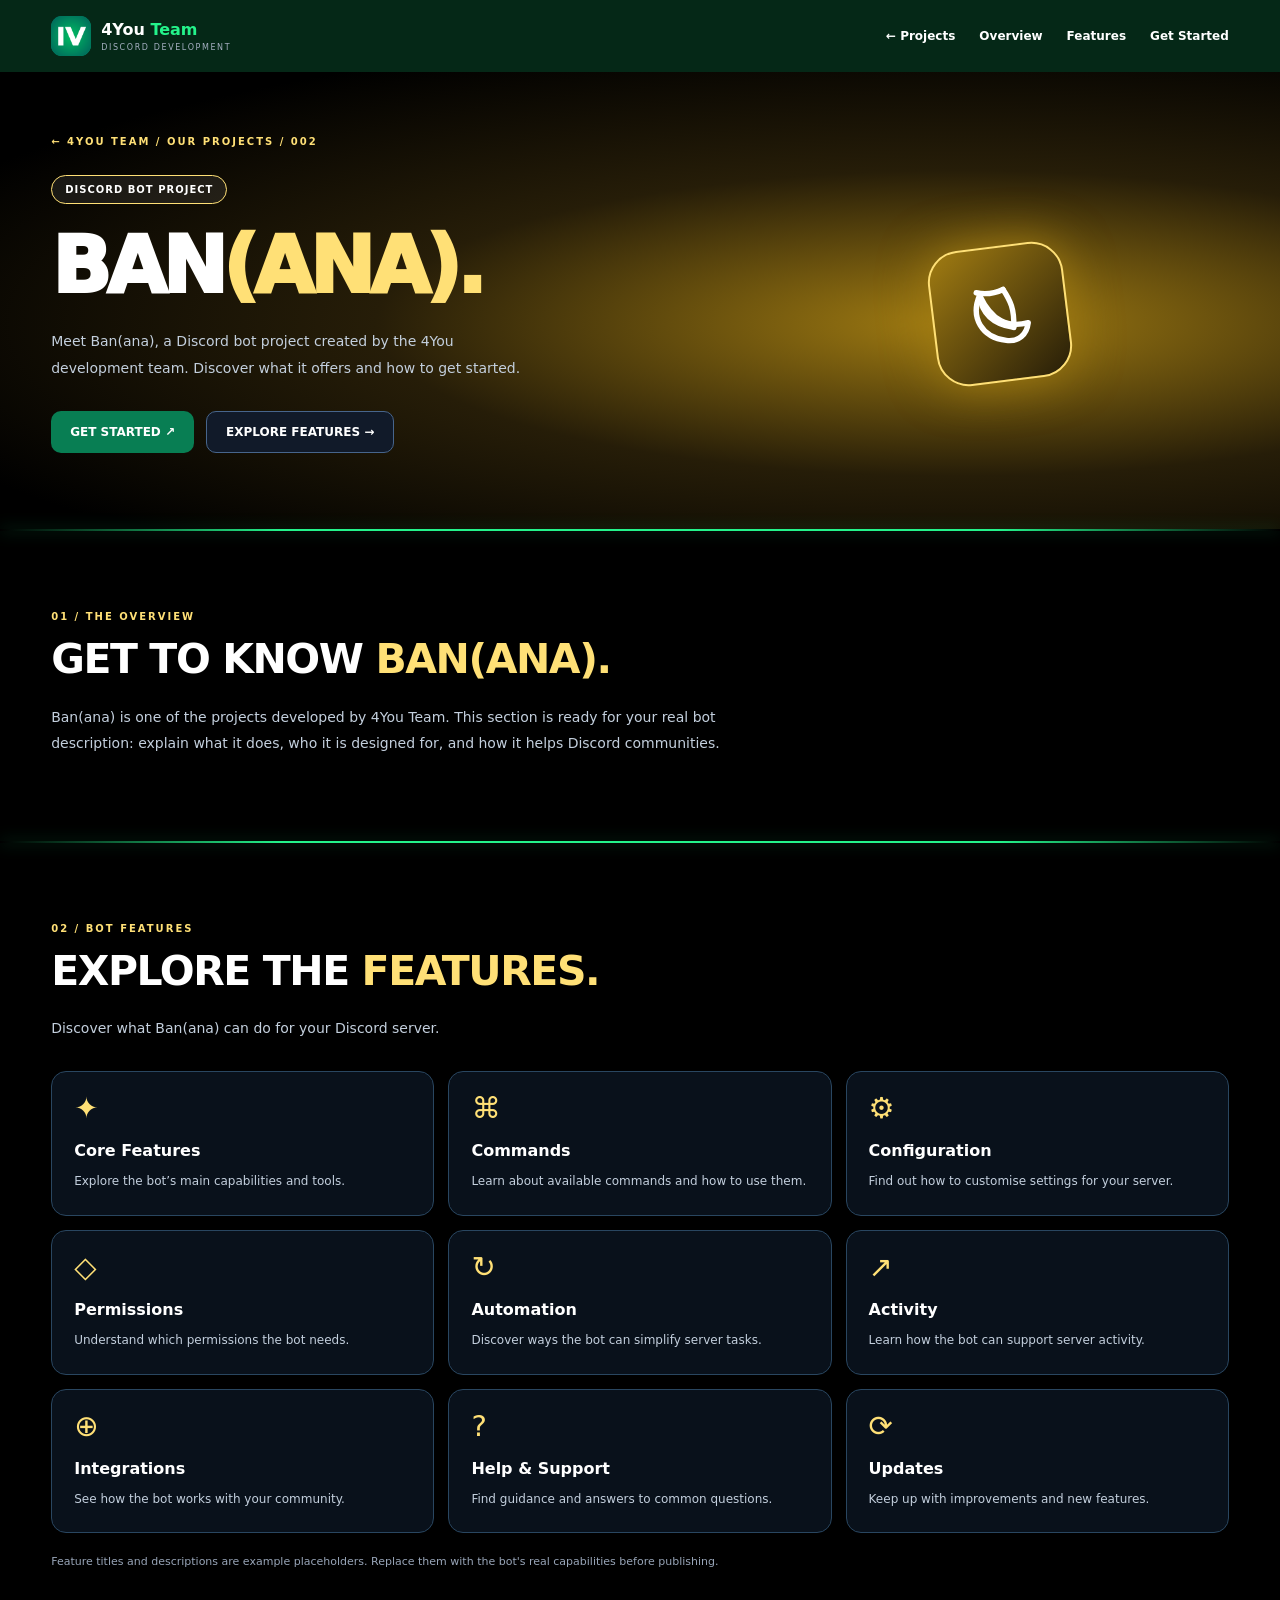
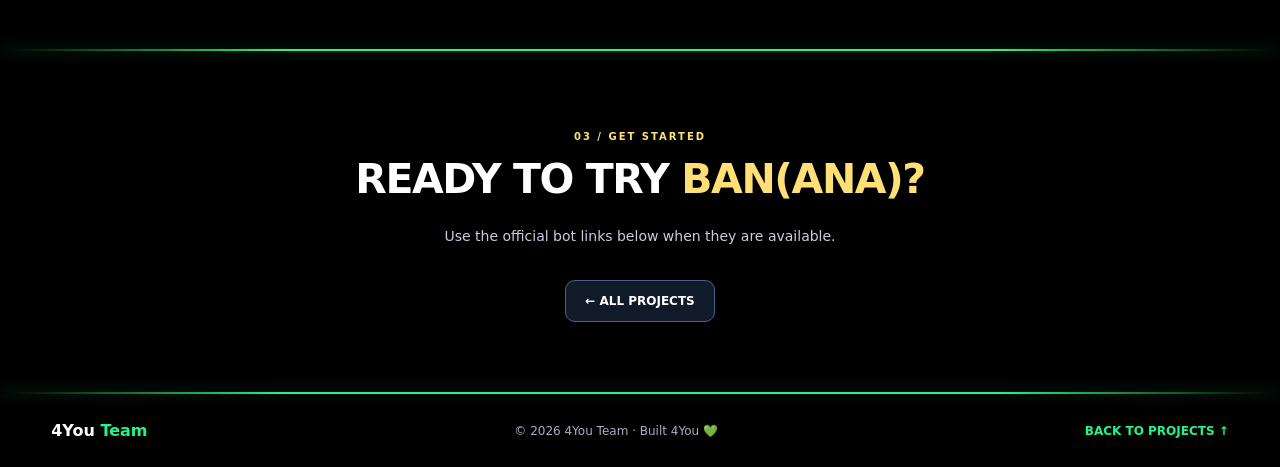
==== projects/banana.html @ dd080544 "New Website with Projects." ====
<!doctype html>
<html lang="en"><head><meta charset="utf-8"><meta name="viewport" content="width=device-width,initial-scale=1"><meta name="theme-color" content="#000000"><meta name="description" content="Explore Ban(ana) by 4You Team"><title>Ban(ana) | 4You Team</title><link rel="icon" href="../assets/4you-logo.png"><link rel="stylesheet" href="../style.css"><script defer src="../config.js"></script><script defer src="../app.js"></script></head>
<body class="project-page" data-asset-prefix="../" style="--detail-accent:#ffe076;--detail-bloom:#a17c12;--detail-deep:#261d08">
<header class="topbar"><a class="brand" href="../index.html#home"><span class="logo-frame logo-small"><img data-logo src="../assets/4you-logo.png" alt="4You Team logo"></span><span class="brand-words"><strong>4You <em>Team</em></strong><small>DISCORD DEVELOPMENT</small></span></a><nav aria-label="Project navigation"><a href="../index.html#projects">← Projects</a><a href="#overview">Overview</a><a href="#features">Features</a><a href="#get-started">Get Started</a></nav></header>
<main><section class="detail-hero section-shell"><div class="detail-crumb"><a href="../index.html#projects">← 4YOU TEAM / OUR PROJECTS</a> / 002</div><div class="detail-hero-grid"><div><span class="detail-pill">DISCORD BOT PROJECT</span><h1>BAN<span>(ANA).</span></h1><p class="detail-description">Meet Ban(ana), a Discord bot project created by the 4You development team. Discover what it offers and how to get started.</p><div class="actions"><a class="btn" href="#get-started">GET STARTED ↗</a><a class="btn btn-alt" href="#features">EXPLORE FEATURES →</a></div></div><div class="detail-art"><div class="detail-badge" data-image="projects.banana.image"><svg viewBox="0 0 24 24" role="img" aria-label="banana icon"><path d="M5 4c3 1 6 1 9 0"/><path d="M6 5c0 6 3 10 10 12"/><path d="M14 4c2 4 3 7 2 13"/><path d="M6 5C2 12 5 19 13 21c4 1 7-1 8-5-7 1-12-2-15-11Z"/></svg></div></div></div></section><div class="glowline"></div>
<section id="overview" class="section-shell detail-section"><p class="detail-eyebrow">01 / THE OVERVIEW</p><h2>GET TO KNOW <span>BAN(ANA).</span></h2><p class="detail-description">Ban(ana) is one of the projects developed by 4You Team. This section is ready for your real bot description: explain what it does, who it is designed for, and how it helps Discord communities.</p></section><div class="glowline"></div>
<section id="features" class="section-shell detail-section"><p class="detail-eyebrow">02 / BOT FEATURES</p><h2>EXPLORE THE <span>FEATURES.</span></h2><p class="detail-description">Discover what Ban(ana) can do for your Discord server.</p><div class="detail-feature-grid"><article class="detail-feature"><div class="feature-symbol" aria-hidden="true">✦</div><h3>Core Features</h3><p>Explore the bot’s main capabilities and tools.</p></article><article class="detail-feature"><div class="feature-symbol" aria-hidden="true">⌘</div><h3>Commands</h3><p>Learn about available commands and how to use them.</p></article><article class="detail-feature"><div class="feature-symbol" aria-hidden="true">⚙</div><h3>Configuration</h3><p>Find out how to customise settings for your server.</p></article><article class="detail-feature"><div class="feature-symbol" aria-hidden="true">◇</div><h3>Permissions</h3><p>Understand which permissions the bot needs.</p></article><article class="detail-feature"><div class="feature-symbol" aria-hidden="true">↻</div><h3>Automation</h3><p>Discover ways the bot can simplify server tasks.</p></article><article class="detail-feature"><div class="feature-symbol" aria-hidden="true">↗</div><h3>Activity</h3><p>Learn how the bot can support server activity.</p></article><article class="detail-feature"><div class="feature-symbol" aria-hidden="true">⊕</div><h3>Integrations</h3><p>See how the bot works with your community.</p></article><article class="detail-feature"><div class="feature-symbol" aria-hidden="true">?</div><h3>Help & Support</h3><p>Find guidance and answers to common questions.</p></article><article class="detail-feature"><div class="feature-symbol" aria-hidden="true">⟳</div><h3>Updates</h3><p>Keep up with improvements and new features.</p></article></div><p class="detail-note">Feature titles and descriptions are example placeholders. Replace them with the bot's real capabilities before publishing.</p></section><div class="glowline"></div>
<section id="get-started" class="section-shell detail-section detail-cta"><p class="detail-eyebrow">03 / GET STARTED</p><h2>READY TO TRY <span>BAN(ANA)?</span></h2><p class="detail-description">Use the official bot links below when they are available.</p><div class="actions"><a class="btn" data-link="projects.banana.invite" data-optional hidden>INVITE BOT ↗</a><a class="btn btn-alt" data-link="projects.banana.support" data-optional hidden>SUPPORT SERVER →</a><a class="btn btn-alt" data-link="projects.banana.docs" data-optional hidden>DOCUMENTATION ↗</a><a class="btn btn-alt" href="../index.html#projects">← ALL PROJECTS</a></div></section><div class="glowline"></div></main>
<footer class="footer section-shell"><strong>4You <span class="green">Team</span></strong><span>© 2026 4You Team · Built 4You 💚</span><a href="../index.html#projects">BACK TO PROJECTS ↑</a></footer></body></html>
---- style.css ----
:root{--green:#24f38b;--muted:#a5afc1;color-scheme:dark}*{box-sizing:border-box}html{scroll-behavior:smooth}body{margin:0;background:#000;color:#fff;font-family:Inter,ui-sans-serif,system-ui,-apple-system,"Segoe UI",sans-serif}a{color:inherit;text-decoration:none}img{display:block;max-width:100%}.green{color:var(--green)}.eyebrow{margin:0;color:#62f5ae;font-size:10px;letter-spacing:2.3px;font-weight:800}.section-shell{padding-left:clamp(20px,4vw,56px);padding-right:clamp(20px,4vw,56px)}section{scroll-margin-top:80px}.topbar{position:sticky;top:0;z-index:20;background:rgba(12,85,49,.48);backdrop-filter:blur(18px);-webkit-backdrop-filter:blur(18px);padding:16px clamp(20px,4vw,56px);display:flex;align-items:center;justify-content:space-between;gap:16px}.brand{display:flex;align-items:center;gap:10px;flex-shrink:0}.brand-words strong{display:block;font-size:16px;line-height:1.2}.brand-words em{font-style:normal;color:var(--green)}.brand-words small{display:block;margin-top:3px;color:var(--muted);font-size:8px;letter-spacing:.2em}.topbar nav{display:flex;flex-wrap:wrap;gap:clamp(9px,2vw,24px);justify-content:flex-end}.topbar nav a{font-size:12px;font-weight:650;transition:color .2s}.topbar nav a:hover,.topbar nav a:focus-visible{color:var(--green)}.logo-frame{display:flex;align-items:center;justify-content:center;overflow:hidden;background:linear-gradient(145deg,#007b67,#00ae6b);flex-shrink:0}.logo-frame img{width:100%;height:100%;object-fit:contain}.logo-small{width:40px;height:40px;border-radius:11px}.logo-hero{width:208px;height:208px;border-radius:32px;box-shadow:0 0 70px #00f58b55,0 0 120px #00f58b22}.hero{padding-top:88px;padding-bottom:88px}.hero-grid{display:grid;grid-template-columns:minmax(0,1fr) minmax(0,1fr);gap:36px;align-items:start}.hero h1{font-size:clamp(42px,6vw,72px);line-height:1.04;letter-spacing:-.055em;margin:22px 0 0;font-weight:900}.intro{color:var(--muted);font-size:14px;line-height:1.8;margin:25px 0 0;max-width:450px}.actions{display:flex;gap:12px;flex-wrap:wrap;margin-top:30px}.btn{display:inline-flex;align-items:center;justify-content:center;background:#087e53;border-radius:10px;padding:13px 19px;font-size:12px;font-weight:800;transition:transform .22s ease}.btn:hover,.btn:focus-visible{transform:scale(1.065)}.btn-alt{background:#111a29;border:1px solid #47658c}.people{display:flex;align-items:center;gap:13px;margin-top:36px;color:var(--muted);font-size:12px}.mini-avatars{display:flex;padding-left:2px}.mini-avatars span{width:32px;height:32px;border-radius:50%;border:2px solid #0b2115;display:flex;align-items:center;justify-content:center;font-size:12px;font-weight:800;margin-left:-2px;color:#fff}.mini-avatars span:nth-child(1){background:#124d30}.mini-avatars span:nth-child(2){background:#263c79}.mini-avatars span:nth-child(3){background:#58347d}.hero-logo-column{display:flex;align-items:center;justify-content:center;align-self:stretch;padding:30px 0 60px}.glowline{height:2px;background:linear-gradient(90deg,transparent,#24f38b 22%,#24f38b 78%,transparent);box-shadow:0 0 15px #24f38b66}.section-pad{padding-top:66px;padding-bottom:66px}h2{font-size:clamp(30px,4vw,40px);font-weight:900;line-height:1.15;margin:13px 0 0;letter-spacing:-.035em}.section-subtitle{color:var(--muted);font-size:14px;margin:16px 0 36px}.card-grid{display:grid;grid-template-columns:repeat(3,minmax(0,1fr));gap:16px}.card{border:1px solid var(--accent);border-radius:17px;overflow:hidden;background:#0a0e17;min-width:0;transition:transform .25s ease}.card:hover{transform:translateY(-6px)}.card-art{height:180px;position:relative;overflow:hidden;background:radial-gradient(circle at 50% 100%,var(--bloom),var(--deep) 75%);display:flex;flex-direction:column}.card-label{height:43px;flex-shrink:0;display:flex;align-items:center;padding:0 17px;color:var(--accent);font-size:10px;font-weight:800;letter-spacing:1.3px}.card-center{flex:1;display:flex;align-items:center;justify-content:center;position:relative;z-index:1}.card-icon{width:94px;height:94px;border-radius:25px;display:flex;align-items:center;justify-content:center;color:#fff;border:2px solid var(--accent);background:linear-gradient(145deg,var(--bloom),var(--deep));box-shadow:0 10px 32px #0005;transform:translateY(-9px) rotate(-7deg);transition:transform .25s ease;overflow:hidden}.card:hover .card-icon{transform:translateY(-9px) rotate(0) scale(1.08)}.card-icon svg{width:48px;height:48px;stroke:currentColor;stroke-width:2.2;fill:none;stroke-linecap:round;stroke-linejoin:round}.card-icon.initial{font-size:48px;font-weight:900}.card-icon img{width:100%;height:100%;object-fit:cover}.art-number{position:absolute;bottom:-22px;right:9px;font-size:100px;line-height:1;font-weight:900;color:#ffffff0b;pointer-events:none}.card-body{padding:20px}.card-body h3{font-size:21px;font-weight:900;margin:0}.card-body>p:not(.role){color:var(--muted);font-size:12px;line-height:1.85;margin:12px 0 24px}.project-link{display:flex;align-items:center;justify-content:space-between;color:var(--accent);font-size:13px;font-weight:800;letter-spacing:.02em}.project-link:not([href]){cursor:default;opacity:.85}.project-link[href]:hover{text-decoration:underline}.section-heading-centered{text-align:center}.section-heading-centered .section-subtitle{margin-bottom:40px}.team-body .role{font-size:10px;font-weight:850;letter-spacing:.16em;color:var(--accent);margin:0 0 9px}.team-body h3{font-size:24px}.thin-rule{height:1px;background:color-mix(in srgb,var(--accent) 35%,transparent);margin:16px 0}.team-body>p:not(.role){margin:0;min-height:67px}.team-footer{display:flex;justify-content:space-between;margin-top:24px;color:var(--accent);font-size:12px;font-weight:900;letter-spacing:.03em}.about{padding-top:90px;padding-bottom:90px;text-align:center}.about-inner{max-width:670px;margin:auto}.about h2{margin-top:18px}.about-inner>p:not(.eyebrow){color:var(--muted);font-size:14px;line-height:2;margin:24px auto 0}.about strong{display:block;color:#89baff;font-size:12px;margin-top:28px}.footer{display:flex;align-items:center;justify-content:space-between;flex-wrap:wrap;gap:15px;padding-top:27px;padding-bottom:27px;color:var(--muted);font-size:12px}.footer strong{color:white;font-size:16px}.footer a{color:var(--green);font-weight:800}.footer a:hover{text-decoration:underline}:focus-visible{outline:2px solid var(--green);outline-offset:4px}
@media(max-width:760px){.card-grid{grid-template-columns:1fr;max-width:490px;margin-left:auto;margin-right:auto}.hero{padding-top:70px;padding-bottom:70px}.hero-grid{gap:12px}.hero h1{font-size:clamp(38px,6vw,58px)}}
@media(max-width:620px){.topbar{padding:13px 17px;gap:9px}.topbar nav{gap:9px}.topbar nav a{font-size:10px}.brand-words strong{font-size:13px}.brand-words small{font-size:7px}.logo-small{width:36px;height:36px}.hero-grid{grid-template-columns:1fr}.hero-logo-column{padding:34px 0 8px}.hero{padding-top:66px;padding-bottom:66px}.people{align-items:flex-start}.footer{justify-content:center;text-align:center}.section-pad{padding-top:60px;padding-bottom:60px}}
@media(prefers-reduced-motion:reduce){html{scroll-behavior:auto}*,*:before,*:after{transition:none!important;animation:none!important}}

/* Project detail pages: white text on dark surfaces, coloured accents. */
.project-page{color:#fff}.project-page h1,.project-page h2,.project-page h3,.project-page .topbar,.project-page .btn{color:#fff}
.detail-hero{padding-top:64px;padding-bottom:76px;background:radial-gradient(ellipse at 75% 55%,var(--detail-bloom) 0%,var(--detail-deep) 43%,#000 84%)}
.detail-crumb,.detail-eyebrow{color:var(--detail-accent);font-size:10px;font-weight:850;letter-spacing:2px}.detail-crumb{margin-bottom:28px}.detail-crumb a:hover{text-decoration:underline}
.detail-hero-grid{display:grid;grid-template-columns:1.5fr 1fr;align-items:center;gap:36px}.detail-pill{display:inline-flex;border:1px solid var(--detail-accent);background:#ffffff13;border-radius:99px;padding:8px 13px;font-size:10px;letter-spacing:1px;font-weight:850;color:#fff}
.detail-hero h1{font-size:clamp(43px,7vw,78px);font-weight:950;letter-spacing:-.06em;line-height:1.08;margin:20px 0}.detail-hero h1 span,.detail-section h2 span{color:var(--detail-accent)}
.detail-description{color:#c3cfdd;font-size:14px;line-height:1.9;max-width:690px}.detail-hero .detail-description{max-width:490px}.detail-art{display:flex;justify-content:center;padding:35px 10px}.detail-badge{width:136px;height:136px;display:grid;place-items:center;border:2px solid var(--detail-accent);border-radius:32px;background:linear-gradient(140deg,var(--detail-bloom),var(--detail-deep));transform:rotate(-7deg);box-shadow:0 0 48px var(--detail-bloom);overflow:hidden}.detail-badge svg{width:72px;height:72px;stroke:#fff;stroke-width:1.8;fill:none;stroke-linecap:round;stroke-linejoin:round}.detail-badge img{width:100%;height:100%;object-fit:cover}
.detail-section{padding-top:70px;padding-bottom:70px}.detail-section h2{margin:14px 0 20px;font-size:clamp(29px,5vw,41px)}.detail-feature-grid{display:grid;grid-template-columns:repeat(3,minmax(0,1fr));gap:14px;margin-top:30px}.detail-feature{min-width:0;background:#09111b;border:1px solid #294660;border-radius:15px;padding:22px;transition:transform .2s,border-color .2s}.detail-feature:hover{transform:translateY(-5px);border-color:var(--detail-accent)}.feature-symbol{font-size:29px;line-height:1;color:var(--detail-accent);margin-bottom:18px}.detail-feature h3{font-size:16px;font-weight:850;margin:0 0 11px;color:#fff}.detail-feature p{color:#c3cfdd;font-size:12px;line-height:1.8;margin:0}.detail-note{font-size:11px;color:#98a5b8;margin-top:22px}.detail-cta{text-align:center}.detail-cta .detail-description{margin:0 auto 24px}.detail-cta .actions{justify-content:center}.team-profile{display:inline-block;margin-top:18px;color:var(--accent);font-size:12px;font-weight:800}.team-profile:hover{text-decoration:underline}[hidden]{display:none!important}
@media(max-width:700px){.detail-hero-grid{grid-template-columns:1fr}.detail-art{justify-content:flex-start;padding:26px 12px 0}.detail-feature-grid{grid-template-columns:repeat(2,minmax(0,1fr))}}
@media(max-width:430px){.detail-feature-grid{grid-template-columns:1fr}.detail-hero{padding-top:45px;padding-bottom:55px}}
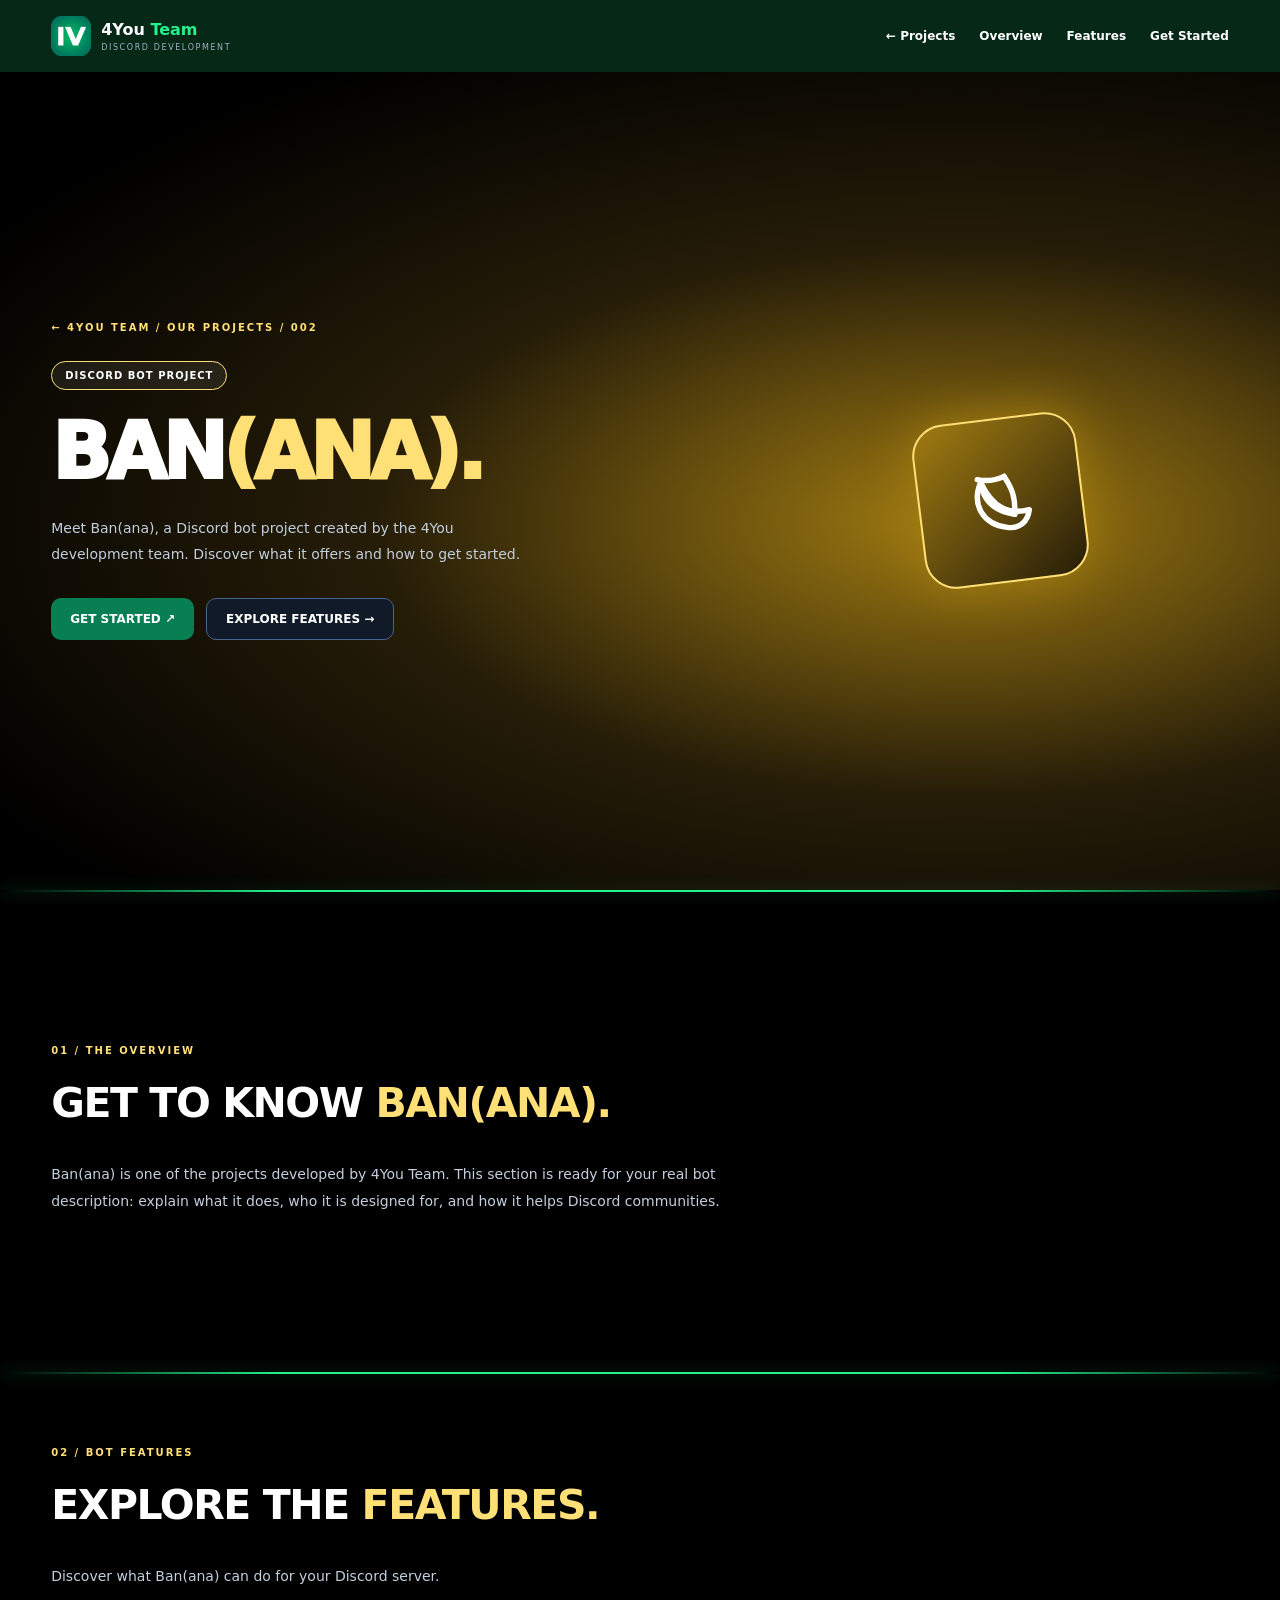
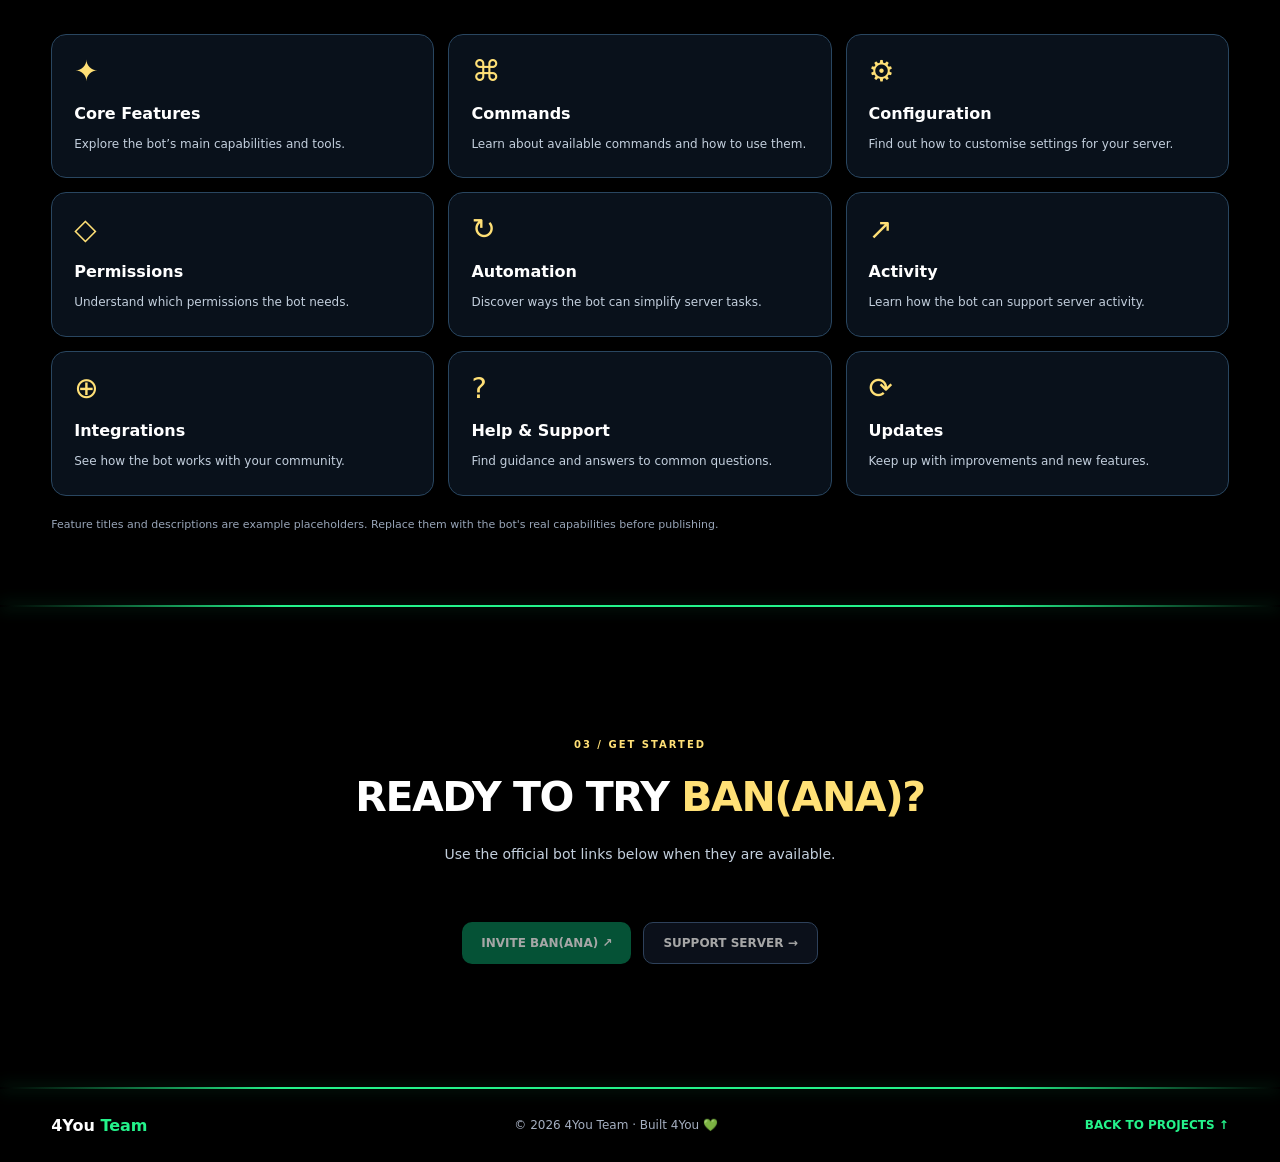
==== commit d8880f15: "New 67" ====
--- a/projects/banana.html
+++ b/projects/banana.html
@@ -1,9 +1,53 @@
 <!doctype html>
-<html lang="en"><head><meta charset="utf-8"><meta name="viewport" content="width=device-width,initial-scale=1"><meta name="theme-color" content="#000000"><meta name="description" content="Explore Ban(ana) by 4You Team"><title>Ban(ana) | 4You Team</title><link rel="icon" href="../assets/4you-logo.png"><link rel="stylesheet" href="../style.css"><script defer src="../config.js"></script><script defer src="../app.js"></script></head>
+<html lang="en"><head><meta charset="utf-8"><meta name="viewport" content="width=device-width,initial-scale=1"><meta name="theme-color" content="#000000"><meta name="description" content="Explore Ban(ana) by 4You Team"><title>Ban(ana) | 4You Team</title><link rel="icon" href="../assets/4you-logo.png"><link rel="stylesheet" href="../style.css?v=4"><style>:root{--green:#24f38b;--muted:#a5afc1;color-scheme:dark}*{box-sizing:border-box}html{scroll-behavior:smooth}body{margin:0;background:#000;color:#fff;font-family:Inter,ui-sans-serif,system-ui,-apple-system,"Segoe UI",sans-serif}a{color:inherit;text-decoration:none}img{display:block;max-width:100%}.green{color:var(--green)}.eyebrow{margin:0;color:#62f5ae;font-size:10px;letter-spacing:2.3px;font-weight:800}.section-shell{padding-left:clamp(20px,4vw,56px);padding-right:clamp(20px,4vw,56px)}section{scroll-margin-top:80px}.topbar{position:sticky;top:0;z-index:20;background:rgba(12,85,49,.48);backdrop-filter:blur(18px);-webkit-backdrop-filter:blur(18px);padding:16px clamp(20px,4vw,56px);display:flex;align-items:center;justify-content:space-between;gap:16px}.brand{display:flex;align-items:center;gap:10px;flex-shrink:0}.brand-words strong{display:block;font-size:16px;line-height:1.2}.brand-words em{font-style:normal;color:var(--green)}.brand-words small{display:block;margin-top:3px;color:var(--muted);font-size:8px;letter-spacing:.2em}.topbar nav{display:flex;flex-wrap:wrap;gap:clamp(9px,2vw,24px);justify-content:flex-end}.topbar nav a{font-size:12px;font-weight:650;transition:color .2s}.topbar nav a:hover,.topbar nav a:focus-visible{color:var(--green)}.logo-frame{display:flex;align-items:center;justify-content:center;overflow:hidden;background:linear-gradient(145deg,#007b67,#00ae6b);flex-shrink:0}.logo-frame img{width:100%;height:100%;object-fit:contain}.logo-small{width:40px;height:40px;border-radius:11px}.logo-hero{width:208px;height:208px;border-radius:32px;box-shadow:0 0 70px #00f58b55,0 0 120px #00f58b22}.hero{padding-top:88px;padding-bottom:88px}.hero-grid{display:grid;grid-template-columns:minmax(0,1fr) minmax(0,1fr);gap:36px;align-items:start}.hero h1{font-size:clamp(42px,6vw,72px);line-height:1.04;letter-spacing:-.055em;margin:22px 0 0;font-weight:900}.intro{color:var(--muted);font-size:14px;line-height:1.8;margin:25px 0 0;max-width:450px}.actions{display:flex;gap:12px;flex-wrap:wrap;margin-top:30px}.btn{display:inline-flex;align-items:center;justify-content:center;background:#087e53;border-radius:10px;padding:13px 19px;font-size:12px;font-weight:800;transition:transform .22s ease}.btn:hover,.btn:focus-visible{transform:scale(1.065)}.btn-alt{background:#111a29;border:1px solid #47658c}.people{display:flex;align-items:center;gap:13px;margin-top:36px;color:var(--muted);font-size:12px}.mini-avatars{display:flex;padding-left:2px}.mini-avatars span{width:32px;height:32px;border-radius:50%;border:2px solid #0b2115;display:flex;align-items:center;justify-content:center;font-size:12px;font-weight:800;margin-left:-2px;color:#fff}.mini-avatars span:nth-child(1){background:#124d30}.mini-avatars span:nth-child(2){background:#263c79}.mini-avatars span:nth-child(3){background:#58347d}.hero-logo-column{display:flex;align-items:center;justify-content:center;align-self:stretch;padding:30px 0 60px}.glowline{height:2px;background:linear-gradient(90deg,transparent,#24f38b 22%,#24f38b 78%,transparent);box-shadow:0 0 15px #24f38b66}.section-pad{padding-top:66px;padding-bottom:66px}h2{font-size:clamp(30px,4vw,40px);font-weight:900;line-height:1.15;margin:13px 0 0;letter-spacing:-.035em}.section-subtitle{color:var(--muted);font-size:14px;margin:16px 0 36px}.card-grid{display:grid;grid-template-columns:repeat(3,minmax(0,1fr));gap:16px}.card{border:1px solid var(--accent);border-radius:17px;overflow:hidden;background:#0a0e17;min-width:0;transition:transform .25s ease}.card:hover{transform:translateY(-6px)}.card-art{height:180px;position:relative;overflow:hidden;background:radial-gradient(circle at 50% 100%,var(--bloom),var(--deep) 75%);display:flex;flex-direction:column}.card-label{height:43px;flex-shrink:0;display:flex;align-items:center;padding:0 17px;color:var(--accent);font-size:10px;font-weight:800;letter-spacing:1.3px}.card-center{flex:1;display:flex;align-items:center;justify-content:center;position:relative;z-index:1}.card-icon{width:94px;height:94px;border-radius:25px;display:flex;align-items:center;justify-content:center;color:#fff;border:2px solid var(--accent);background:linear-gradient(145deg,var(--bloom),var(--deep));box-shadow:0 10px 32px #0005;transform:translateY(-9px) rotate(-7deg);transition:transform .25s ease;overflow:hidden}.card:hover .card-icon{transform:translateY(-9px) rotate(0) scale(1.08)}.card-icon svg{width:48px;height:48px;stroke:currentColor;stroke-width:2.2;fill:none;stroke-linecap:round;stroke-linejoin:round}.card-icon.initial{font-size:48px;font-weight:900}.card-icon img{width:100%;height:100%;object-fit:cover}.art-number{position:absolute;bottom:-22px;right:9px;font-size:100px;line-height:1;font-weight:900;color:#ffffff0b;pointer-events:none}.card-body{padding:20px}.card-body h3{font-size:21px;font-weight:900;margin:0}.card-body>p:not(.role){color:var(--muted);font-size:12px;line-height:1.85;margin:12px 0 24px}.project-link{display:flex;align-items:center;justify-content:space-between;color:var(--accent);font-size:13px;font-weight:800;letter-spacing:.02em}.project-link:not([href]){cursor:default;opacity:.85}.project-link[href]:hover{text-decoration:underline}.section-heading-centered{text-align:center}.section-heading-centered .section-subtitle{margin-bottom:40px}.team-body .role{font-size:10px;font-weight:850;letter-spacing:.16em;color:var(--accent);margin:0 0 9px}.team-body h3{font-size:24px}.thin-rule{height:1px;background:color-mix(in srgb,var(--accent) 35%,transparent);margin:16px 0}.team-body>p:not(.role){margin:0;min-height:67px}.team-footer{display:flex;justify-content:space-between;margin-top:24px;color:var(--accent);font-size:12px;font-weight:900;letter-spacing:.03em}.about{padding-top:90px;padding-bottom:90px;text-align:center}.about-inner{max-width:670px;margin:auto}.about h2{margin-top:18px}.about-inner>p:not(.eyebrow){color:var(--muted);font-size:14px;line-height:2;margin:24px auto 0}.about strong{display:block;color:#89baff;font-size:12px;margin-top:28px}.footer{display:flex;align-items:center;justify-content:space-between;flex-wrap:wrap;gap:15px;padding-top:27px;padding-bottom:27px;color:var(--muted);font-size:12px}.footer strong{color:white;font-size:16px}.footer a{color:var(--green);font-weight:800}.footer a:hover{text-decoration:underline}:focus-visible{outline:2px solid var(--green);outline-offset:4px}
+@media(max-width:760px){.card-grid{grid-template-columns:1fr;max-width:490px;margin-left:auto;margin-right:auto}.hero{padding-top:70px;padding-bottom:70px}.hero-grid{gap:12px}.hero h1{font-size:clamp(38px,6vw,58px)}}
+@media(max-width:620px){.topbar{padding:13px 17px;gap:9px}.topbar nav{gap:9px}.topbar nav a{font-size:10px}.brand-words strong{font-size:13px}.brand-words small{font-size:7px}.logo-small{width:36px;height:36px}.hero-grid{grid-template-columns:1fr}.hero-logo-column{padding:34px 0 8px}.hero{padding-top:66px;padding-bottom:66px}.people{align-items:flex-start}.footer{justify-content:center;text-align:center}.section-pad{padding-top:60px;padding-bottom:60px}}
+@media(prefers-reduced-motion:reduce){html{scroll-behavior:auto}*,*:before,*:after{transition:none!important;animation:none!important}}
+
+/* Project detail pages: white text on dark surfaces, coloured accents. */
+.project-page{color:#fff}.project-page h1,.project-page h2,.project-page h3,.project-page .topbar,.project-page .btn{color:#fff}
+.detail-hero{padding-top:64px;padding-bottom:76px;background:radial-gradient(ellipse at 75% 55%,var(--detail-bloom) 0%,var(--detail-deep) 43%,#000 84%)}
+.detail-crumb,.detail-eyebrow{color:var(--detail-accent);font-size:10px;font-weight:850;letter-spacing:2px}.detail-crumb{margin-bottom:28px}.detail-crumb a:hover{text-decoration:underline}
+.detail-hero-grid{display:grid;grid-template-columns:1.5fr 1fr;align-items:center;gap:36px}.detail-pill{display:inline-flex;border:1px solid var(--detail-accent);background:#ffffff13;border-radius:99px;padding:8px 13px;font-size:10px;letter-spacing:1px;font-weight:850;color:#fff}
+.detail-hero h1{font-size:clamp(43px,7vw,78px);font-weight:950;letter-spacing:-.06em;line-height:1.08;margin:20px 0}.detail-hero h1 span,.detail-section h2 span{color:var(--detail-accent)}
+.detail-description{color:#c3cfdd;font-size:14px;line-height:1.9;max-width:690px}.detail-hero .detail-description{max-width:490px}.detail-art{display:flex;justify-content:center;padding:35px 10px}.detail-badge{width:136px;height:136px;display:grid;place-items:center;border:2px solid var(--detail-accent);border-radius:32px;background:linear-gradient(140deg,var(--detail-bloom),var(--detail-deep));transform:rotate(-7deg);box-shadow:0 0 48px var(--detail-bloom);overflow:hidden}.detail-badge svg{width:72px;height:72px;stroke:#fff;stroke-width:1.8;fill:none;stroke-linecap:round;stroke-linejoin:round}.detail-badge img{width:100%;height:100%;object-fit:cover}
+.detail-section{padding-top:70px;padding-bottom:70px}.detail-section h2{margin:14px 0 20px;font-size:clamp(29px,5vw,41px)}.detail-feature-grid{display:grid;grid-template-columns:repeat(3,minmax(0,1fr));gap:14px;margin-top:30px}.detail-feature{min-width:0;background:#09111b;border:1px solid #294660;border-radius:15px;padding:22px;transition:transform .2s,border-color .2s}.detail-feature:hover{transform:translateY(-5px);border-color:var(--detail-accent)}.feature-symbol{font-size:29px;line-height:1;color:var(--detail-accent);margin-bottom:18px}.detail-feature h3{font-size:16px;font-weight:850;margin:0 0 11px;color:#fff}.detail-feature p{color:#c3cfdd;font-size:12px;line-height:1.8;margin:0}.detail-note{font-size:11px;color:#98a5b8;margin-top:22px}.detail-cta{text-align:center}.detail-cta .detail-description{margin:0 auto 24px}.detail-cta .actions{justify-content:center}.team-profile{display:inline-block;margin-top:18px;color:var(--accent);font-size:12px;font-weight:800}.team-profile:hover{text-decoration:underline}[hidden]{display:none!important}
+@media(max-width:700px){.detail-hero-grid{grid-template-columns:1fr}.detail-art{justify-content:flex-start;padding:26px 12px 0}.detail-feature-grid{grid-template-columns:repeat(2,minmax(0,1fr))}}
+@media(max-width:430px){.detail-feature-grid{grid-template-columns:1fr}.detail-hero{padding-top:45px;padding-bottom:55px}}
+
+/* Responsive viewport layout — scales without clipping content. */
+html{scroll-padding-top:clamp(70px,9vh,110px)}
+body{min-width:0;overflow-x:clip}
+main,section,.section-shell,.hero-grid,.detail-hero-grid,.card-grid,.detail-feature-grid{min-width:0}
+.topbar{min-height:clamp(62px,8vh,82px);row-gap:12px}
+.topbar nav{min-width:0}
+.hero{min-height:clamp(510px,calc(100svh - 82px),900px);display:flex;flex-direction:column;justify-content:center;padding-block:clamp(50px,7vh,95px)}
+.hero-grid{width:100%;align-items:center}
+.hero-logo-column{padding-block:clamp(10px,3vh,42px)}
+.logo-hero{width:clamp(125px,19vw,225px);height:clamp(125px,19vw,225px)}
+.section-pad,.about,.detail-section{padding-block:clamp(50px,7vh,95px)}
+.section-pad,.about{min-height:min(650px,85svh);display:flex;flex-direction:column;justify-content:center}
+.card-grid{width:100%}
+.card-art{height:clamp(145px,19vw,190px)}
+.detail-hero{min-height:clamp(500px,calc(100svh - 82px),880px);display:flex;flex-direction:column;justify-content:center;padding-block:clamp(50px,7vh,85px)}
+.detail-hero-grid{width:100%}
+.detail-section{min-height:min(480px,70svh);display:flex;flex-direction:column;justify-content:center}
+.detail-feature-grid{grid-template-columns:repeat(3,minmax(0,1fr));width:100%}
+.detail-feature{overflow-wrap:anywhere}
+.detail-badge{width:clamp(110px,13vw,165px);height:clamp(110px,13vw,165px)}
+.detail-badge svg{max-width:55%;max-height:55%}
+.btn{max-width:100%;text-align:center;white-space:normal}
+@media(min-width:1500px){.section-shell{padding-inline:max(56px,calc((100vw - 1450px)/2))}.topbar{padding-inline:max(56px,calc((100vw - 1450px)/2))}.hero h1{font-size:clamp(64px,5vw,94px)}.detail-hero h1{font-size:clamp(70px,5vw,100px)}.card-grid{gap:22px}.detail-feature-grid{gap:20px}}
+@media(max-width:950px){.detail-feature-grid{grid-template-columns:repeat(2,minmax(0,1fr))}.card-grid{gap:12px}.card-body{padding:16px}.hero-grid{gap:20px}}
+@media(max-width:760px){.card-grid{grid-template-columns:repeat(2,minmax(0,1fr));max-width:none}.hero{min-height:0}.section-pad,.about{min-height:0}.detail-section{min-height:0}.detail-hero{min-height:0}}
+@media(max-width:620px){.topbar{position:relative;align-items:flex-start}.topbar nav{width:100%;justify-content:flex-start;gap:12px}.topbar nav a{font-size:12px}.hero-grid,.detail-hero-grid{grid-template-columns:1fr}.hero-logo-column{padding:25px 0 0}.hero{padding-block:55px}.detail-hero{padding-block:55px}.detail-art{justify-content:center;padding:20px 0 0}.card-grid{grid-template-columns:1fr;max-width:490px;margin-inline:auto}.detail-feature-grid{grid-template-columns:repeat(2,minmax(0,1fr))}.detail-feature{padding:17px}.section-pad,.about,.detail-section{padding-block:55px}section{scroll-margin-top:18px}}
+@media(max-width:430px){.detail-feature-grid{grid-template-columns:1fr}.actions{gap:10px}.actions .btn{flex:1 1 145px}.detail-hero h1{font-size:clamp(38px,12vw,55px);overflow-wrap:anywhere}.hero h1{font-size:clamp(36px,11vw,52px)}.section-shell{padding-inline:18px}.detail-badge{width:122px;height:122px}}
+@media(max-height:620px) and (min-width:621px){.hero,.detail-hero{min-height:0;padding-block:48px}.section-pad,.about,.detail-section{min-height:0;padding-block:48px}}
+</style><script defer src="../config.js"></script><script defer src="../app.js"></script></head>
 <body class="project-page" data-asset-prefix="../" style="--detail-accent:#ffe076;--detail-bloom:#a17c12;--detail-deep:#261d08">
 <header class="topbar"><a class="brand" href="../index.html#home"><span class="logo-frame logo-small"><img data-logo src="../assets/4you-logo.png" alt="4You Team logo"></span><span class="brand-words"><strong>4You <em>Team</em></strong><small>DISCORD DEVELOPMENT</small></span></a><nav aria-label="Project navigation"><a href="../index.html#projects">← Projects</a><a href="#overview">Overview</a><a href="#features">Features</a><a href="#get-started">Get Started</a></nav></header>
 <main><section class="detail-hero section-shell"><div class="detail-crumb"><a href="../index.html#projects">← 4YOU TEAM / OUR PROJECTS</a> / 002</div><div class="detail-hero-grid"><div><span class="detail-pill">DISCORD BOT PROJECT</span><h1>BAN<span>(ANA).</span></h1><p class="detail-description">Meet Ban(ana), a Discord bot project created by the 4You development team. Discover what it offers and how to get started.</p><div class="actions"><a class="btn" href="#get-started">GET STARTED ↗</a><a class="btn btn-alt" href="#features">EXPLORE FEATURES →</a></div></div><div class="detail-art"><div class="detail-badge" data-image="projects.banana.image"><svg viewBox="0 0 24 24" role="img" aria-label="banana icon"><path d="M5 4c3 1 6 1 9 0"/><path d="M6 5c0 6 3 10 10 12"/><path d="M14 4c2 4 3 7 2 13"/><path d="M6 5C2 12 5 19 13 21c4 1 7-1 8-5-7 1-12-2-15-11Z"/></svg></div></div></div></section><div class="glowline"></div>
 <section id="overview" class="section-shell detail-section"><p class="detail-eyebrow">01 / THE OVERVIEW</p><h2>GET TO KNOW <span>BAN(ANA).</span></h2><p class="detail-description">Ban(ana) is one of the projects developed by 4You Team. This section is ready for your real bot description: explain what it does, who it is designed for, and how it helps Discord communities.</p></section><div class="glowline"></div>
 <section id="features" class="section-shell detail-section"><p class="detail-eyebrow">02 / BOT FEATURES</p><h2>EXPLORE THE <span>FEATURES.</span></h2><p class="detail-description">Discover what Ban(ana) can do for your Discord server.</p><div class="detail-feature-grid"><article class="detail-feature"><div class="feature-symbol" aria-hidden="true">✦</div><h3>Core Features</h3><p>Explore the bot’s main capabilities and tools.</p></article><article class="detail-feature"><div class="feature-symbol" aria-hidden="true">⌘</div><h3>Commands</h3><p>Learn about available commands and how to use them.</p></article><article class="detail-feature"><div class="feature-symbol" aria-hidden="true">⚙</div><h3>Configuration</h3><p>Find out how to customise settings for your server.</p></article><article class="detail-feature"><div class="feature-symbol" aria-hidden="true">◇</div><h3>Permissions</h3><p>Understand which permissions the bot needs.</p></article><article class="detail-feature"><div class="feature-symbol" aria-hidden="true">↻</div><h3>Automation</h3><p>Discover ways the bot can simplify server tasks.</p></article><article class="detail-feature"><div class="feature-symbol" aria-hidden="true">↗</div><h3>Activity</h3><p>Learn how the bot can support server activity.</p></article><article class="detail-feature"><div class="feature-symbol" aria-hidden="true">⊕</div><h3>Integrations</h3><p>See how the bot works with your community.</p></article><article class="detail-feature"><div class="feature-symbol" aria-hidden="true">?</div><h3>Help & Support</h3><p>Find guidance and answers to common questions.</p></article><article class="detail-feature"><div class="feature-symbol" aria-hidden="true">⟳</div><h3>Updates</h3><p>Keep up with improvements and new features.</p></article></div><p class="detail-note">Feature titles and descriptions are example placeholders. Replace them with the bot's real capabilities before publishing.</p></section><div class="glowline"></div>
-<section id="get-started" class="section-shell detail-section detail-cta"><p class="detail-eyebrow">03 / GET STARTED</p><h2>READY TO TRY <span>BAN(ANA)?</span></h2><p class="detail-description">Use the official bot links below when they are available.</p><div class="actions"><a class="btn" data-link="projects.banana.invite" data-optional hidden>INVITE BOT ↗</a><a class="btn btn-alt" data-link="projects.banana.support" data-optional hidden>SUPPORT SERVER →</a><a class="btn btn-alt" data-link="projects.banana.docs" data-optional hidden>DOCUMENTATION ↗</a><a class="btn btn-alt" href="../index.html#projects">← ALL PROJECTS</a></div></section><div class="glowline"></div></main>
+<section id="get-started" class="section-shell detail-section detail-cta"><p class="detail-eyebrow">03 / GET STARTED</p><h2>READY TO TRY <span>BAN(ANA)?</span></h2><p class="detail-description">Use the official bot links below when they are available.</p><div class="actions"><a class="btn" data-link="projects.banana.invite" data-always-show aria-disabled="true" title="Add an invite URL in config.js">INVITE BAN(ANA) ↗</a><a class="btn btn-alt" data-link="projects.banana.support" data-always-show aria-disabled="true" title="Add a support server URL in config.js">SUPPORT SERVER →</a><a class="btn btn-alt" data-link="projects.banana.docs" data-optional hidden>DOCUMENTATION ↗</a></div></section><div class="glowline"></div></main>
 <footer class="footer section-shell"><strong>4You <span class="green">Team</span></strong><span>© 2026 4You Team · Built 4You 💚</span><a href="../index.html#projects">BACK TO PROJECTS ↑</a></footer></body></html>
--- a/style.css
+++ b/style.css
@@ -13,3 +13,35 @@
 .detail-section{padding-top:70px;padding-bottom:70px}.detail-section h2{margin:14px 0 20px;font-size:clamp(29px,5vw,41px)}.detail-feature-grid{display:grid;grid-template-columns:repeat(3,minmax(0,1fr));gap:14px;margin-top:30px}.detail-feature{min-width:0;background:#09111b;border:1px solid #294660;border-radius:15px;padding:22px;transition:transform .2s,border-color .2s}.detail-feature:hover{transform:translateY(-5px);border-color:var(--detail-accent)}.feature-symbol{font-size:29px;line-height:1;color:var(--detail-accent);margin-bottom:18px}.detail-feature h3{font-size:16px;font-weight:850;margin:0 0 11px;color:#fff}.detail-feature p{color:#c3cfdd;font-size:12px;line-height:1.8;margin:0}.detail-note{font-size:11px;color:#98a5b8;margin-top:22px}.detail-cta{text-align:center}.detail-cta .detail-description{margin:0 auto 24px}.detail-cta .actions{justify-content:center}.team-profile{display:inline-block;margin-top:18px;color:var(--accent);font-size:12px;font-weight:800}.team-profile:hover{text-decoration:underline}[hidden]{display:none!important}
 @media(max-width:700px){.detail-hero-grid{grid-template-columns:1fr}.detail-art{justify-content:flex-start;padding:26px 12px 0}.detail-feature-grid{grid-template-columns:repeat(2,minmax(0,1fr))}}
 @media(max-width:430px){.detail-feature-grid{grid-template-columns:1fr}.detail-hero{padding-top:45px;padding-bottom:55px}}
+
+/* Show invite/support buttons before URLs are configured, without dead links. */
+a[data-always-show][aria-disabled='true']{opacity:.65;cursor:not-allowed;pointer-events:none}
+
+/* Responsive viewport layout — scales without clipping content. */
+html{scroll-padding-top:clamp(70px,9vh,110px)}
+body{min-width:0;overflow-x:clip}
+main,section,.section-shell,.hero-grid,.detail-hero-grid,.card-grid,.detail-feature-grid{min-width:0}
+.topbar{min-height:clamp(62px,8vh,82px);row-gap:12px}
+.topbar nav{min-width:0}
+.hero{min-height:clamp(510px,calc(100svh - 82px),900px);display:flex;flex-direction:column;justify-content:center;padding-block:clamp(50px,7vh,95px)}
+.hero-grid{width:100%;align-items:center}
+.hero-logo-column{padding-block:clamp(10px,3vh,42px)}
+.logo-hero{width:clamp(125px,19vw,225px);height:clamp(125px,19vw,225px)}
+.section-pad,.about,.detail-section{padding-block:clamp(50px,7vh,95px)}
+.section-pad,.about{min-height:min(650px,85svh);display:flex;flex-direction:column;justify-content:center}
+.card-grid{width:100%}
+.card-art{height:clamp(145px,19vw,190px)}
+.detail-hero{min-height:clamp(500px,calc(100svh - 82px),880px);display:flex;flex-direction:column;justify-content:center;padding-block:clamp(50px,7vh,85px)}
+.detail-hero-grid{width:100%}
+.detail-section{min-height:min(480px,70svh);display:flex;flex-direction:column;justify-content:center}
+.detail-feature-grid{grid-template-columns:repeat(3,minmax(0,1fr));width:100%}
+.detail-feature{overflow-wrap:anywhere}
+.detail-badge{width:clamp(110px,13vw,165px);height:clamp(110px,13vw,165px)}
+.detail-badge svg{max-width:55%;max-height:55%}
+.btn{max-width:100%;text-align:center;white-space:normal}
+@media(min-width:1500px){.section-shell{padding-inline:max(56px,calc((100vw - 1450px)/2))}.topbar{padding-inline:max(56px,calc((100vw - 1450px)/2))}.hero h1{font-size:clamp(64px,5vw,94px)}.detail-hero h1{font-size:clamp(70px,5vw,100px)}.card-grid{gap:22px}.detail-feature-grid{gap:20px}}
+@media(max-width:950px){.detail-feature-grid{grid-template-columns:repeat(2,minmax(0,1fr))}.card-grid{gap:12px}.card-body{padding:16px}.hero-grid{gap:20px}}
+@media(max-width:760px){.card-grid{grid-template-columns:repeat(2,minmax(0,1fr));max-width:none}.hero{min-height:0}.section-pad,.about{min-height:0}.detail-section{min-height:0}.detail-hero{min-height:0}}
+@media(max-width:620px){.topbar{position:relative;align-items:flex-start}.topbar nav{width:100%;justify-content:flex-start;gap:12px}.topbar nav a{font-size:12px}.hero-grid,.detail-hero-grid{grid-template-columns:1fr}.hero-logo-column{padding:25px 0 0}.hero{padding-block:55px}.detail-hero{padding-block:55px}.detail-art{justify-content:center;padding:20px 0 0}.card-grid{grid-template-columns:1fr;max-width:490px;margin-inline:auto}.detail-feature-grid{grid-template-columns:repeat(2,minmax(0,1fr))}.detail-feature{padding:17px}.section-pad,.about,.detail-section{padding-block:55px}section{scroll-margin-top:18px}}
+@media(max-width:430px){.detail-feature-grid{grid-template-columns:1fr}.actions{gap:10px}.actions .btn{flex:1 1 145px}.detail-hero h1{font-size:clamp(38px,12vw,55px);overflow-wrap:anywhere}.hero h1{font-size:clamp(36px,11vw,52px)}.section-shell{padding-inline:18px}.detail-badge{width:122px;height:122px}}
+@media(max-height:620px) and (min-width:621px){.hero,.detail-hero{min-height:0;padding-block:48px}.section-pad,.about,.detail-section{min-height:0;padding-block:48px}}
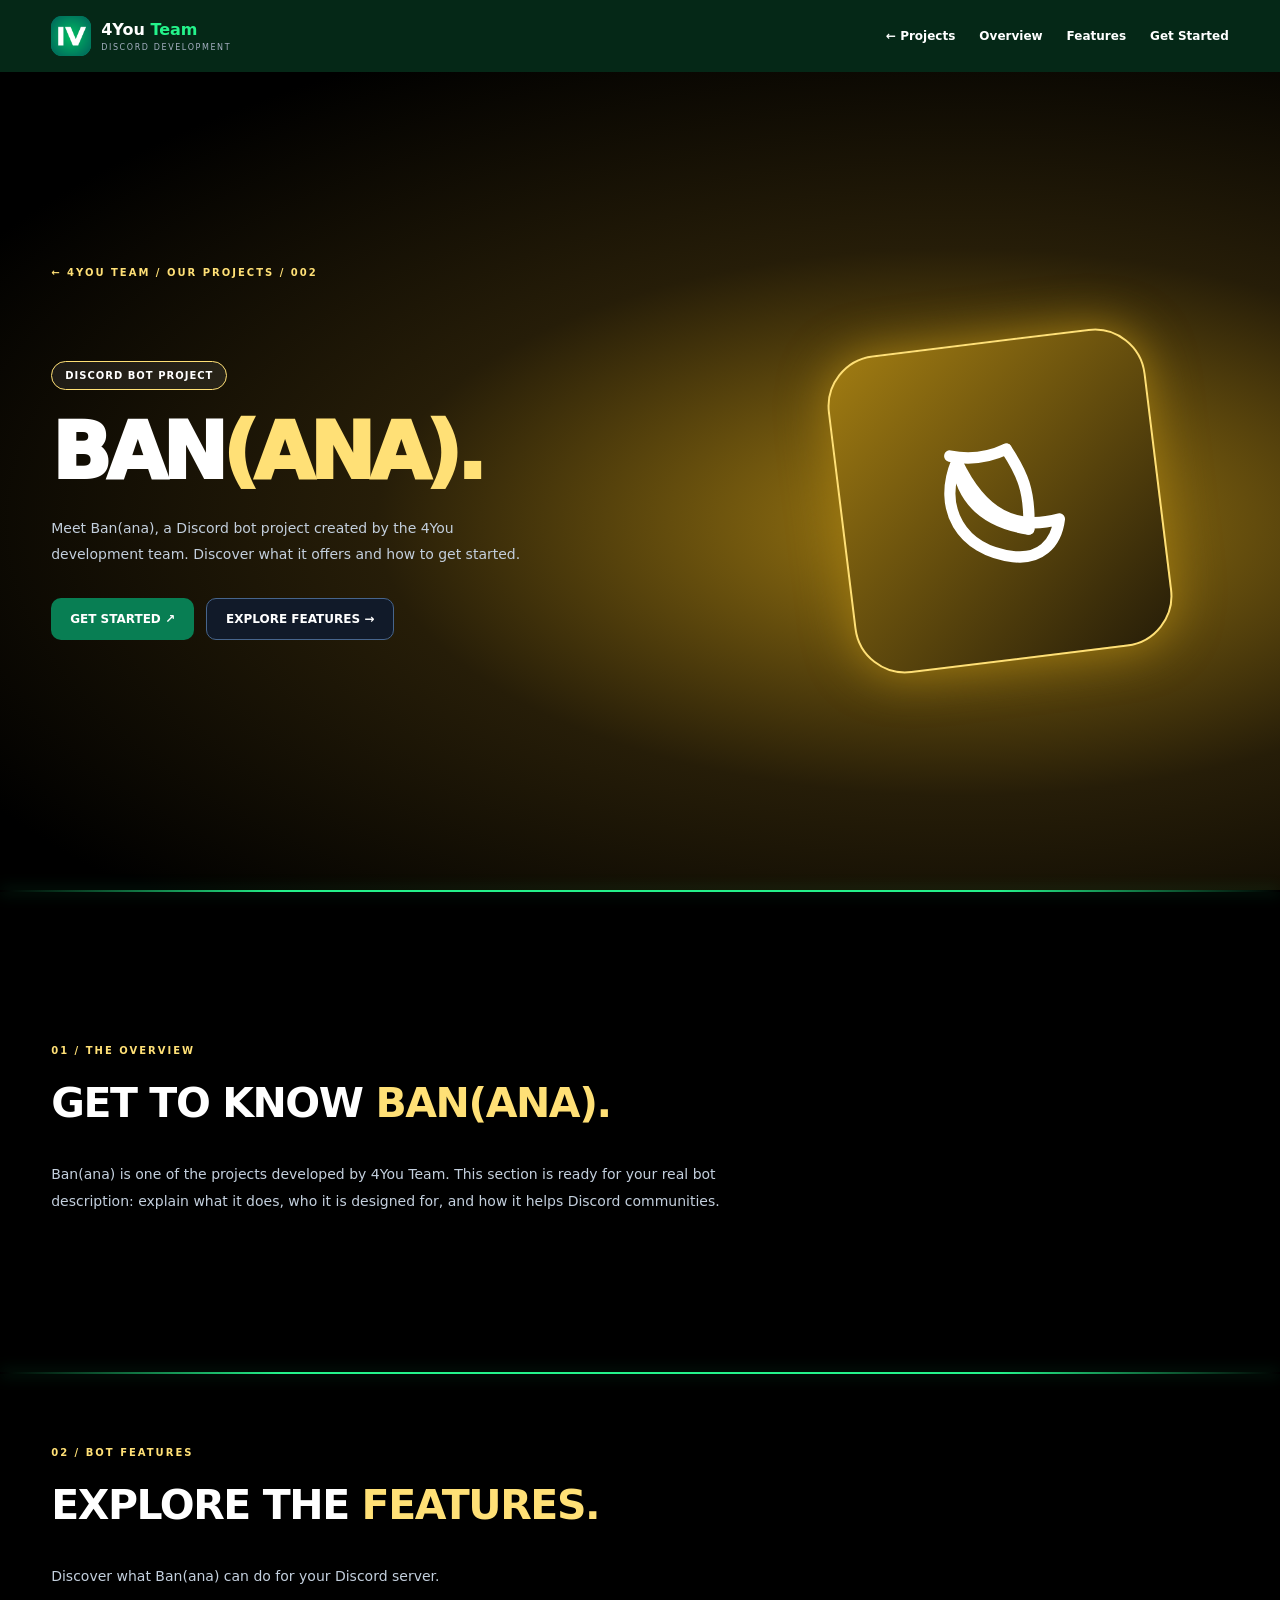
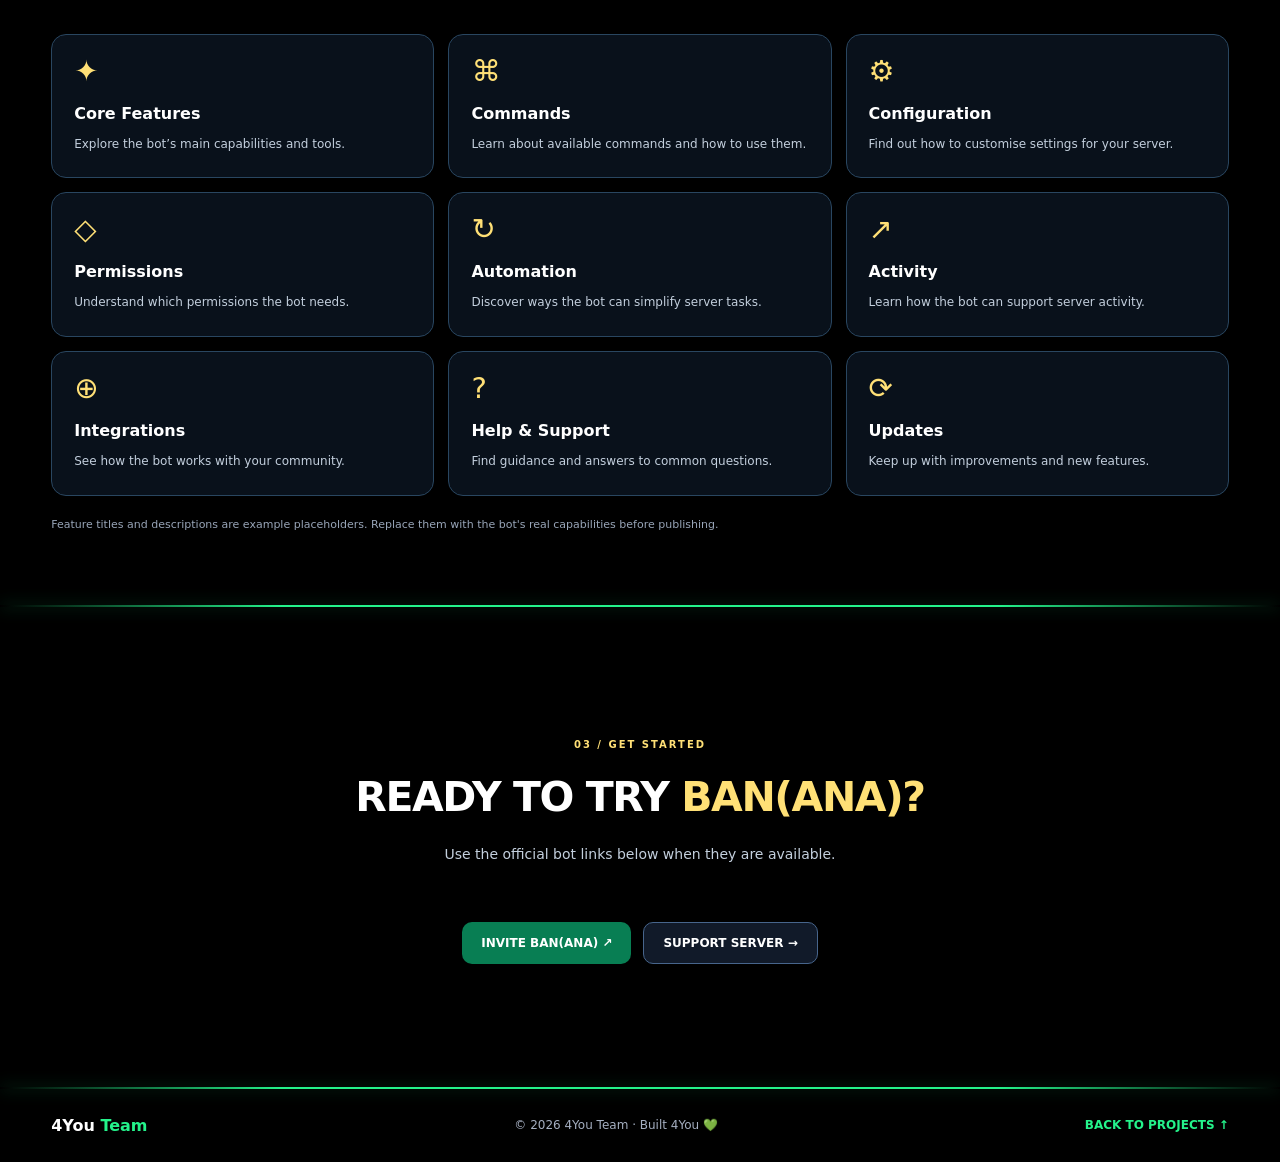
==== commit 16ed6279: "Update 1M" ====
--- a/projects/banana.html
+++ b/projects/banana.html
@@ -43,6 +43,14 @@
 @media(max-width:620px){.topbar{position:relative;align-items:flex-start}.topbar nav{width:100%;justify-content:flex-start;gap:12px}.topbar nav a{font-size:12px}.hero-grid,.detail-hero-grid{grid-template-columns:1fr}.hero-logo-column{padding:25px 0 0}.hero{padding-block:55px}.detail-hero{padding-block:55px}.detail-art{justify-content:center;padding:20px 0 0}.card-grid{grid-template-columns:1fr;max-width:490px;margin-inline:auto}.detail-feature-grid{grid-template-columns:repeat(2,minmax(0,1fr))}.detail-feature{padding:17px}.section-pad,.about,.detail-section{padding-block:55px}section{scroll-margin-top:18px}}
 @media(max-width:430px){.detail-feature-grid{grid-template-columns:1fr}.actions{gap:10px}.actions .btn{flex:1 1 145px}.detail-hero h1{font-size:clamp(38px,12vw,55px);overflow-wrap:anywhere}.hero h1{font-size:clamp(36px,11vw,52px)}.section-shell{padding-inline:18px}.detail-badge{width:122px;height:122px}}
 @media(max-height:620px) and (min-width:621px){.hero,.detail-hero{min-height:0;padding-block:48px}.section-pad,.about,.detail-section{min-height:0;padding-block:48px}}
+
+/* Larger hero artwork on desktop and bot detail pages, responsive on small screens */
+.hero-logo-column .logo-hero{width:clamp(220px,30vw,390px);height:clamp(220px,30vw,390px);border-radius:clamp(28px,4vw,52px)}
+.detail-art .detail-badge{width:clamp(190px,25vw,320px);height:clamp(190px,25vw,320px);border-radius:clamp(30px,4vw,55px)}
+.detail-art .detail-badge svg{width:48%;height:48%;max-width:none;max-height:none}
+.detail-art{display:flex;align-items:center;justify-content:center}
+@media(max-width:620px){.hero-logo-column .logo-hero{width:clamp(190px,58vw,280px);height:clamp(190px,58vw,280px)}.detail-art .detail-badge{width:clamp(185px,55vw,255px);height:clamp(185px,55vw,255px)}}
+.coming-soon{display:inline-flex;align-items:center;justify-content:center;border:1px solid #d4a0ff;color:#fff;background:#5b2a80;border-radius:10px;padding:14px 24px;font-weight:900;font-size:13px;letter-spacing:.08em}
 </style><script defer src="../config.js"></script><script defer src="../app.js"></script></head>
 <body class="project-page" data-asset-prefix="../" style="--detail-accent:#ffe076;--detail-bloom:#a17c12;--detail-deep:#261d08">
 <header class="topbar"><a class="brand" href="../index.html#home"><span class="logo-frame logo-small"><img data-logo src="../assets/4you-logo.png" alt="4You Team logo"></span><span class="brand-words"><strong>4You <em>Team</em></strong><small>DISCORD DEVELOPMENT</small></span></a><nav aria-label="Project navigation"><a href="../index.html#projects">← Projects</a><a href="#overview">Overview</a><a href="#features">Features</a><a href="#get-started">Get Started</a></nav></header>
--- a/style.css
+++ b/style.css
@@ -45,3 +45,11 @@
 @media(max-width:620px){.topbar{position:relative;align-items:flex-start}.topbar nav{width:100%;justify-content:flex-start;gap:12px}.topbar nav a{font-size:12px}.hero-grid,.detail-hero-grid{grid-template-columns:1fr}.hero-logo-column{padding:25px 0 0}.hero{padding-block:55px}.detail-hero{padding-block:55px}.detail-art{justify-content:center;padding:20px 0 0}.card-grid{grid-template-columns:1fr;max-width:490px;margin-inline:auto}.detail-feature-grid{grid-template-columns:repeat(2,minmax(0,1fr))}.detail-feature{padding:17px}.section-pad,.about,.detail-section{padding-block:55px}section{scroll-margin-top:18px}}
 @media(max-width:430px){.detail-feature-grid{grid-template-columns:1fr}.actions{gap:10px}.actions .btn{flex:1 1 145px}.detail-hero h1{font-size:clamp(38px,12vw,55px);overflow-wrap:anywhere}.hero h1{font-size:clamp(36px,11vw,52px)}.section-shell{padding-inline:18px}.detail-badge{width:122px;height:122px}}
 @media(max-height:620px) and (min-width:621px){.hero,.detail-hero{min-height:0;padding-block:48px}.section-pad,.about,.detail-section{min-height:0;padding-block:48px}}
+
+/* Larger hero artwork on desktop and bot detail pages, responsive on small screens */
+.hero-logo-column .logo-hero{width:clamp(220px,30vw,390px);height:clamp(220px,30vw,390px);border-radius:clamp(28px,4vw,52px)}
+.detail-art .detail-badge{width:clamp(190px,25vw,320px);height:clamp(190px,25vw,320px);border-radius:clamp(30px,4vw,55px)}
+.detail-art .detail-badge svg{width:48%;height:48%;max-width:none;max-height:none}
+.detail-art{display:flex;align-items:center;justify-content:center}
+@media(max-width:620px){.hero-logo-column .logo-hero{width:clamp(190px,58vw,280px);height:clamp(190px,58vw,280px)}.detail-art .detail-badge{width:clamp(185px,55vw,255px);height:clamp(185px,55vw,255px)}}
+.coming-soon{display:inline-flex;align-items:center;justify-content:center;border:1px solid #d4a0ff;color:#fff;background:#5b2a80;border-radius:10px;padding:14px 24px;font-weight:900;font-size:13px;letter-spacing:.08em}
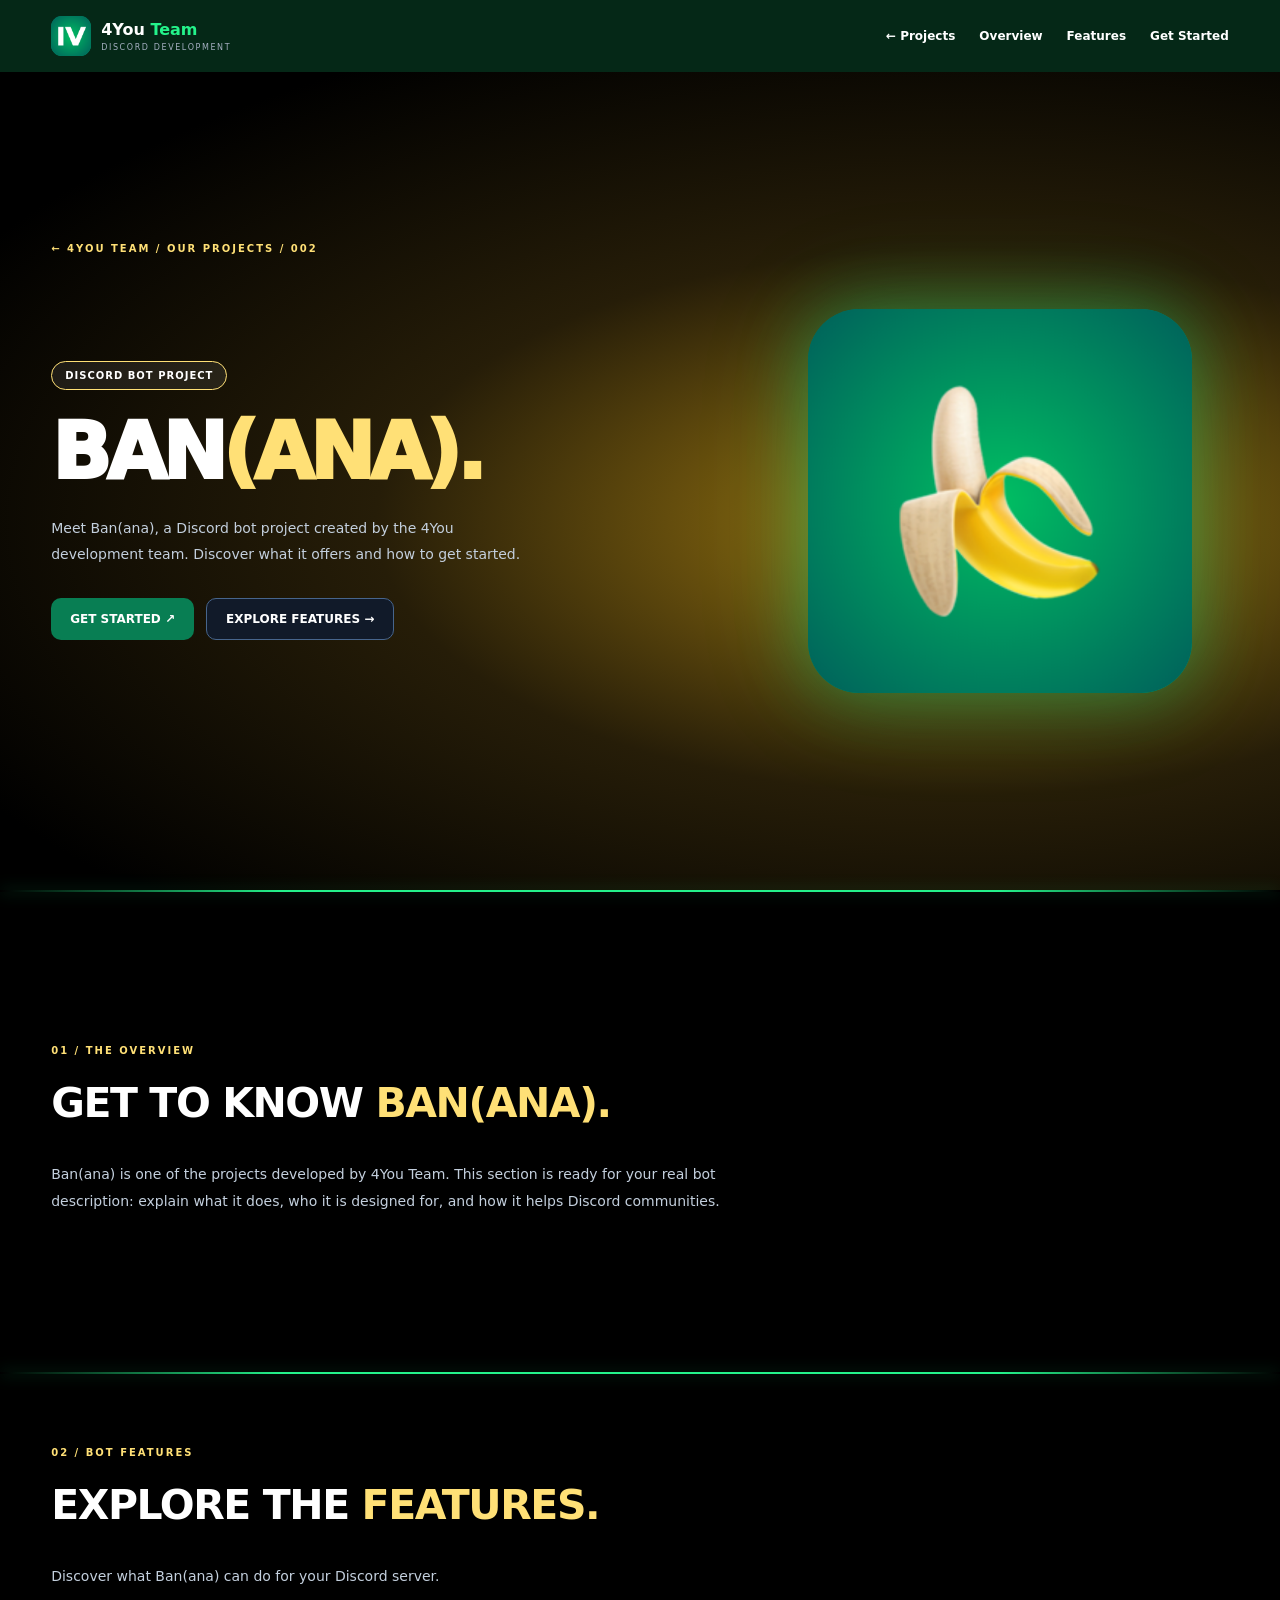
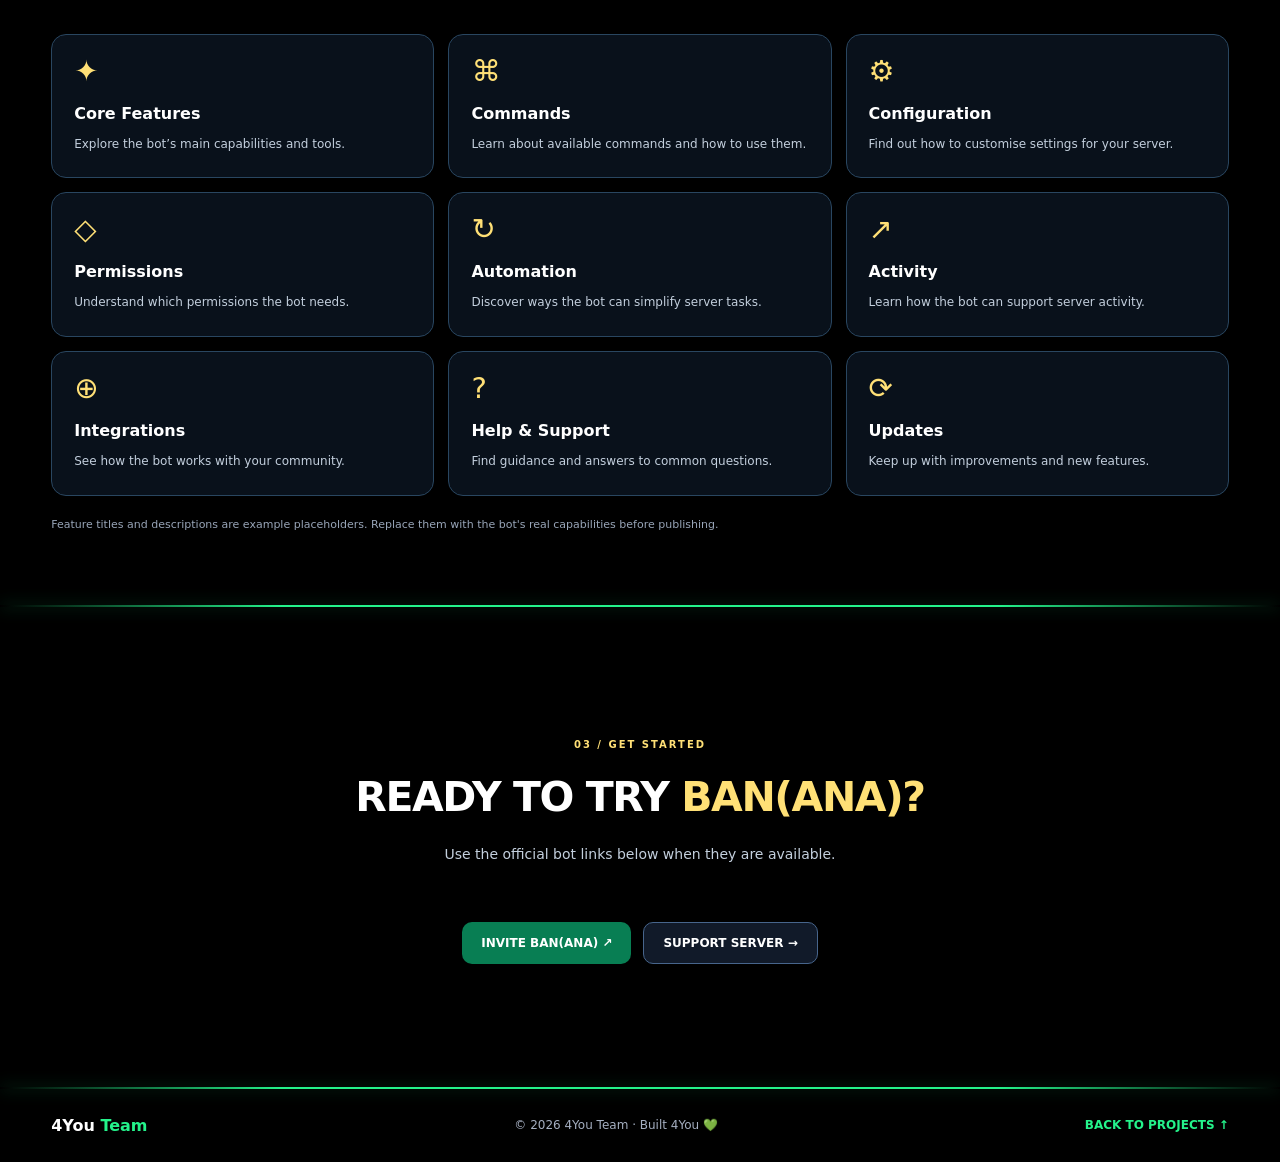
==== commit 118d8ba3: "Update 100M" ====
--- a/projects/banana.html
+++ b/projects/banana.html
@@ -54,7 +54,7 @@
 </style><script defer src="../config.js"></script><script defer src="../app.js"></script></head>
 <body class="project-page" data-asset-prefix="../" style="--detail-accent:#ffe076;--detail-bloom:#a17c12;--detail-deep:#261d08">
 <header class="topbar"><a class="brand" href="../index.html#home"><span class="logo-frame logo-small"><img data-logo src="../assets/4you-logo.png" alt="4You Team logo"></span><span class="brand-words"><strong>4You <em>Team</em></strong><small>DISCORD DEVELOPMENT</small></span></a><nav aria-label="Project navigation"><a href="../index.html#projects">← Projects</a><a href="#overview">Overview</a><a href="#features">Features</a><a href="#get-started">Get Started</a></nav></header>
-<main><section class="detail-hero section-shell"><div class="detail-crumb"><a href="../index.html#projects">← 4YOU TEAM / OUR PROJECTS</a> / 002</div><div class="detail-hero-grid"><div><span class="detail-pill">DISCORD BOT PROJECT</span><h1>BAN<span>(ANA).</span></h1><p class="detail-description">Meet Ban(ana), a Discord bot project created by the 4You development team. Discover what it offers and how to get started.</p><div class="actions"><a class="btn" href="#get-started">GET STARTED ↗</a><a class="btn btn-alt" href="#features">EXPLORE FEATURES →</a></div></div><div class="detail-art"><div class="detail-badge" data-image="projects.banana.image"><svg viewBox="0 0 24 24" role="img" aria-label="banana icon"><path d="M5 4c3 1 6 1 9 0"/><path d="M6 5c0 6 3 10 10 12"/><path d="M14 4c2 4 3 7 2 13"/><path d="M6 5C2 12 5 19 13 21c4 1 7-1 8-5-7 1-12-2-15-11Z"/></svg></div></div></div></section><div class="glowline"></div>
+<main><section class="detail-hero section-shell"><div class="detail-crumb"><a href="../index.html#projects">← 4YOU TEAM / OUR PROJECTS</a> / 002</div><div class="detail-hero-grid"><div><span class="detail-pill">DISCORD BOT PROJECT</span><h1>BAN<span>(ANA).</span></h1><p class="detail-description">Meet Ban(ana), a Discord bot project created by the 4You development team. Discover what it offers and how to get started.</p><div class="actions"><a class="btn" href="#get-started">GET STARTED ↗</a><a class="btn btn-alt" href="#features">EXPLORE FEATURES →</a></div></div><div class="detail-art"><div class="detail-badge" data-image="projects.banana.image"><img src="../assets/banana.png" alt="banana custom image" loading="eager"></div></div></div></section><div class="glowline"></div>
 <section id="overview" class="section-shell detail-section"><p class="detail-eyebrow">01 / THE OVERVIEW</p><h2>GET TO KNOW <span>BAN(ANA).</span></h2><p class="detail-description">Ban(ana) is one of the projects developed by 4You Team. This section is ready for your real bot description: explain what it does, who it is designed for, and how it helps Discord communities.</p></section><div class="glowline"></div>
 <section id="features" class="section-shell detail-section"><p class="detail-eyebrow">02 / BOT FEATURES</p><h2>EXPLORE THE <span>FEATURES.</span></h2><p class="detail-description">Discover what Ban(ana) can do for your Discord server.</p><div class="detail-feature-grid"><article class="detail-feature"><div class="feature-symbol" aria-hidden="true">✦</div><h3>Core Features</h3><p>Explore the bot’s main capabilities and tools.</p></article><article class="detail-feature"><div class="feature-symbol" aria-hidden="true">⌘</div><h3>Commands</h3><p>Learn about available commands and how to use them.</p></article><article class="detail-feature"><div class="feature-symbol" aria-hidden="true">⚙</div><h3>Configuration</h3><p>Find out how to customise settings for your server.</p></article><article class="detail-feature"><div class="feature-symbol" aria-hidden="true">◇</div><h3>Permissions</h3><p>Understand which permissions the bot needs.</p></article><article class="detail-feature"><div class="feature-symbol" aria-hidden="true">↻</div><h3>Automation</h3><p>Discover ways the bot can simplify server tasks.</p></article><article class="detail-feature"><div class="feature-symbol" aria-hidden="true">↗</div><h3>Activity</h3><p>Learn how the bot can support server activity.</p></article><article class="detail-feature"><div class="feature-symbol" aria-hidden="true">⊕</div><h3>Integrations</h3><p>See how the bot works with your community.</p></article><article class="detail-feature"><div class="feature-symbol" aria-hidden="true">?</div><h3>Help & Support</h3><p>Find guidance and answers to common questions.</p></article><article class="detail-feature"><div class="feature-symbol" aria-hidden="true">⟳</div><h3>Updates</h3><p>Keep up with improvements and new features.</p></article></div><p class="detail-note">Feature titles and descriptions are example placeholders. Replace them with the bot's real capabilities before publishing.</p></section><div class="glowline"></div>
 <section id="get-started" class="section-shell detail-section detail-cta"><p class="detail-eyebrow">03 / GET STARTED</p><h2>READY TO TRY <span>BAN(ANA)?</span></h2><p class="detail-description">Use the official bot links below when they are available.</p><div class="actions"><a class="btn" data-link="projects.banana.invite" data-always-show aria-disabled="true" title="Add an invite URL in config.js">INVITE BAN(ANA) ↗</a><a class="btn btn-alt" data-link="projects.banana.support" data-always-show aria-disabled="true" title="Add a support server URL in config.js">SUPPORT SERVER →</a><a class="btn btn-alt" data-link="projects.banana.docs" data-optional hidden>DOCUMENTATION ↗</a></div></section><div class="glowline"></div></main>
--- a/style.css
+++ b/style.css
@@ -53,3 +53,40 @@
 .detail-art{display:flex;align-items:center;justify-content:center}
 @media(max-width:620px){.hero-logo-column .logo-hero{width:clamp(190px,58vw,280px);height:clamp(190px,58vw,280px)}.detail-art .detail-badge{width:clamp(185px,55vw,255px);height:clamp(185px,55vw,255px)}}
 .coming-soon{display:inline-flex;align-items:center;justify-content:center;border:1px solid #d4a0ff;color:#fff;background:#5b2a80;border-radius:10px;padding:14px 24px;font-weight:900;font-size:13px;letter-spacing:.08em}
+
+/* Match bot detail hero artwork to the homepage hero logo. */
+@media (min-width: 621px) {
+  .detail-hero-grid { grid-template-columns: minmax(0, 1fr) minmax(0, 1fr); align-items: center; gap: 36px; }
+  .detail-art { align-self: stretch; padding: clamp(10px,3vh,42px) 0; }
+}
+.detail-art { display: flex; align-items: center; justify-content: center; }
+.detail-art .detail-badge {
+  width: clamp(220px,30vw,390px); height: clamp(220px,30vw,390px);
+  border-radius: clamp(28px,4vw,52px); transform: none;
+  box-shadow: 0 0 70px color-mix(in srgb, var(--detail-accent) 34%, transparent), 0 0 120px color-mix(in srgb, var(--detail-accent) 14%, transparent);
+}
+@media (max-width:620px) {
+  .detail-art { padding: 25px 0 0; }
+  .detail-art .detail-badge { width: clamp(190px,58vw,280px); height: clamp(190px,58vw,280px); }
+}
+
+/* Bot hero logos match the homepage IV logo: flat, centered and same dimensions. */
+.detail-art { display:flex; align-items:center; justify-content:center; align-self:stretch; padding:clamp(10px,3vh,42px) 0; }
+.detail-art .detail-badge {
+  width:clamp(220px,30vw,390px); height:clamp(220px,30vw,390px);
+  border-radius:clamp(28px,4vw,52px);
+  transform:none !important; rotate:none !important; translate:none !important;
+  border:0; background:linear-gradient(145deg,#007b67,#00ae6b);
+  box-shadow:0 0 70px #00f58b55,0 0 120px #00f58b22;
+}
+.detail-art .detail-badge img {width:100%;height:100%;object-fit:contain;}
+@media(max-width:620px){
+  .detail-art {padding:25px 0 0;justify-content:center;}
+  .detail-art .detail-badge {width:clamp(190px,58vw,280px);height:clamp(190px,58vw,280px);}
+}
+
+/* Project hero artwork: same flat position and dimensions as homepage IV */
+.detail-hero-grid .detail-art { align-self:stretch; display:flex; align-items:center; justify-content:center; padding:clamp(10px,3vh,42px) 0; }
+.detail-hero-grid .detail-art .detail-badge { width:clamp(220px,30vw,390px); height:clamp(220px,30vw,390px); border-radius:clamp(28px,4vw,52px); transform:none!important; rotate:none!important; translate:none!important; border:0; box-shadow:0 0 70px #00f58b55,0 0 120px #00f58b22; }
+.detail-hero-grid .detail-art .detail-badge img {width:100%;height:100%;object-fit:contain;}
+@media(max-width:620px){.detail-hero-grid .detail-art .detail-badge{width:clamp(190px,58vw,280px);height:clamp(190px,58vw,280px)}}
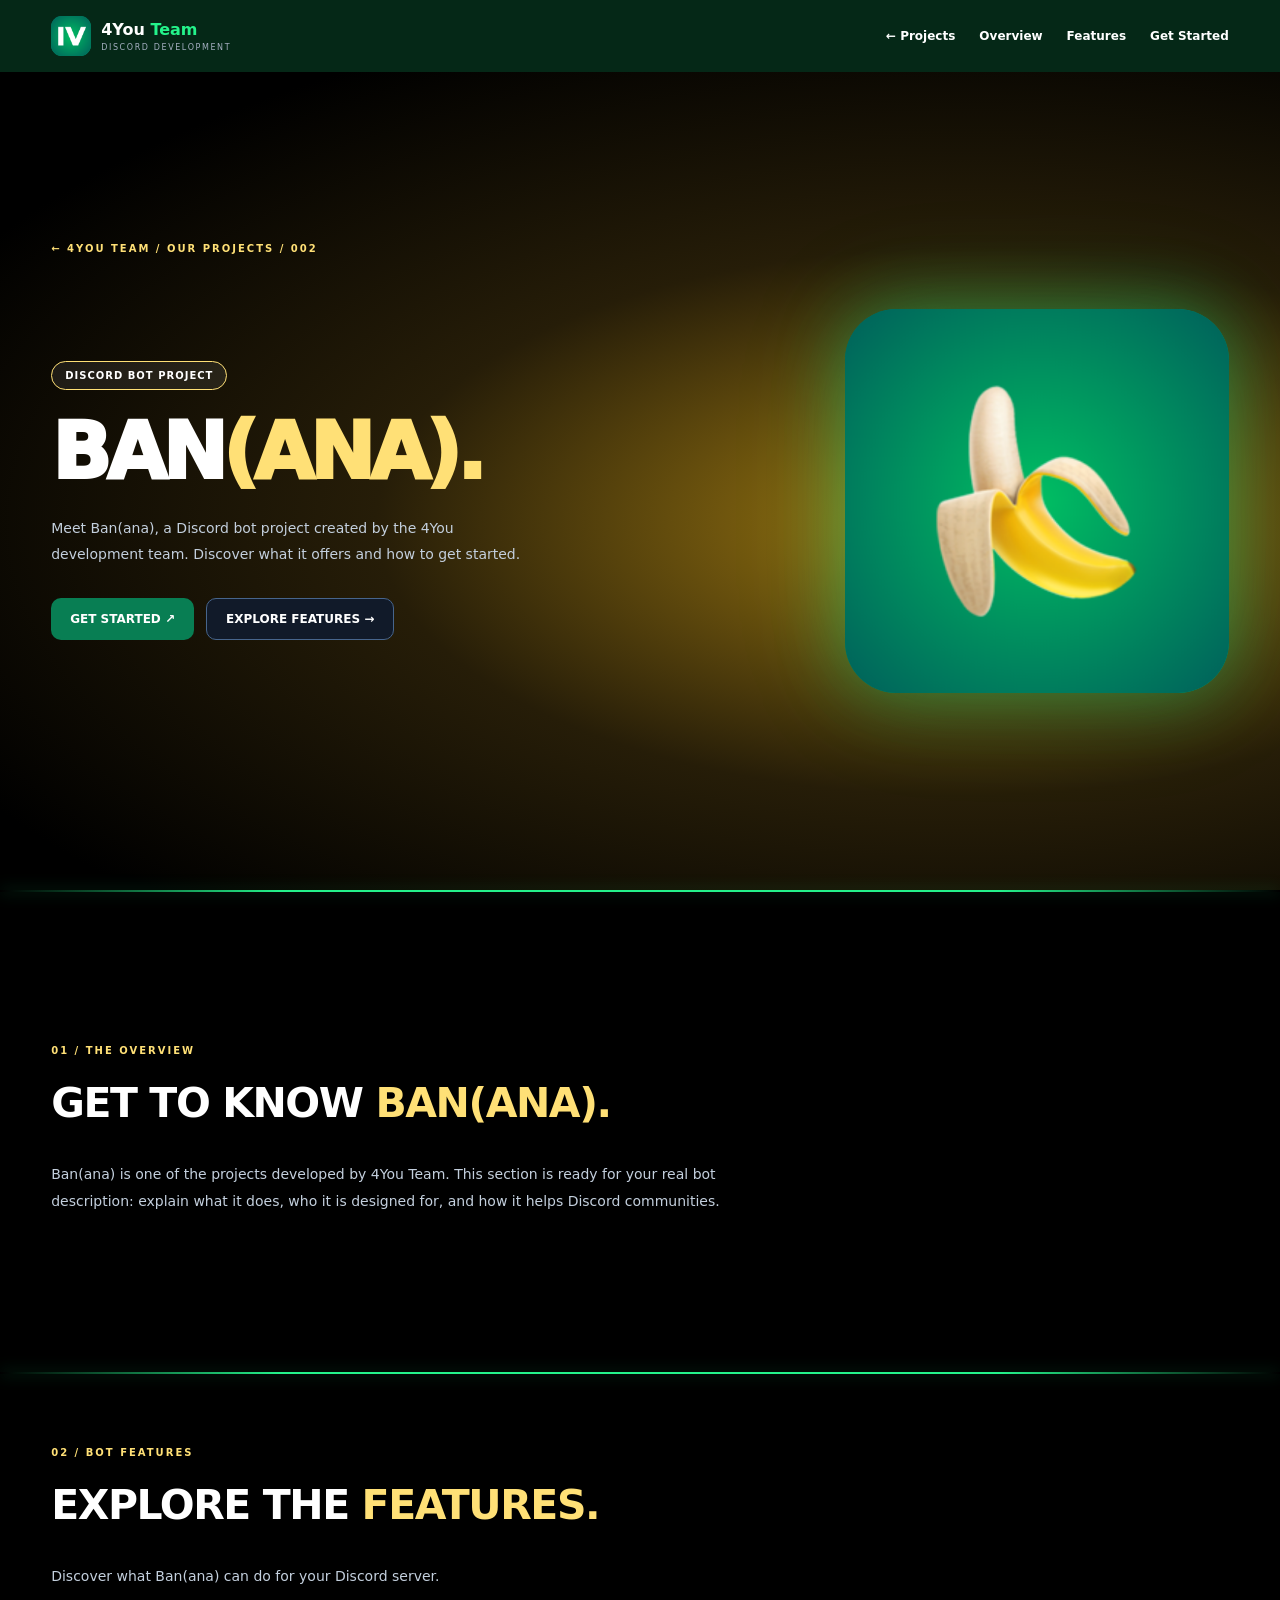
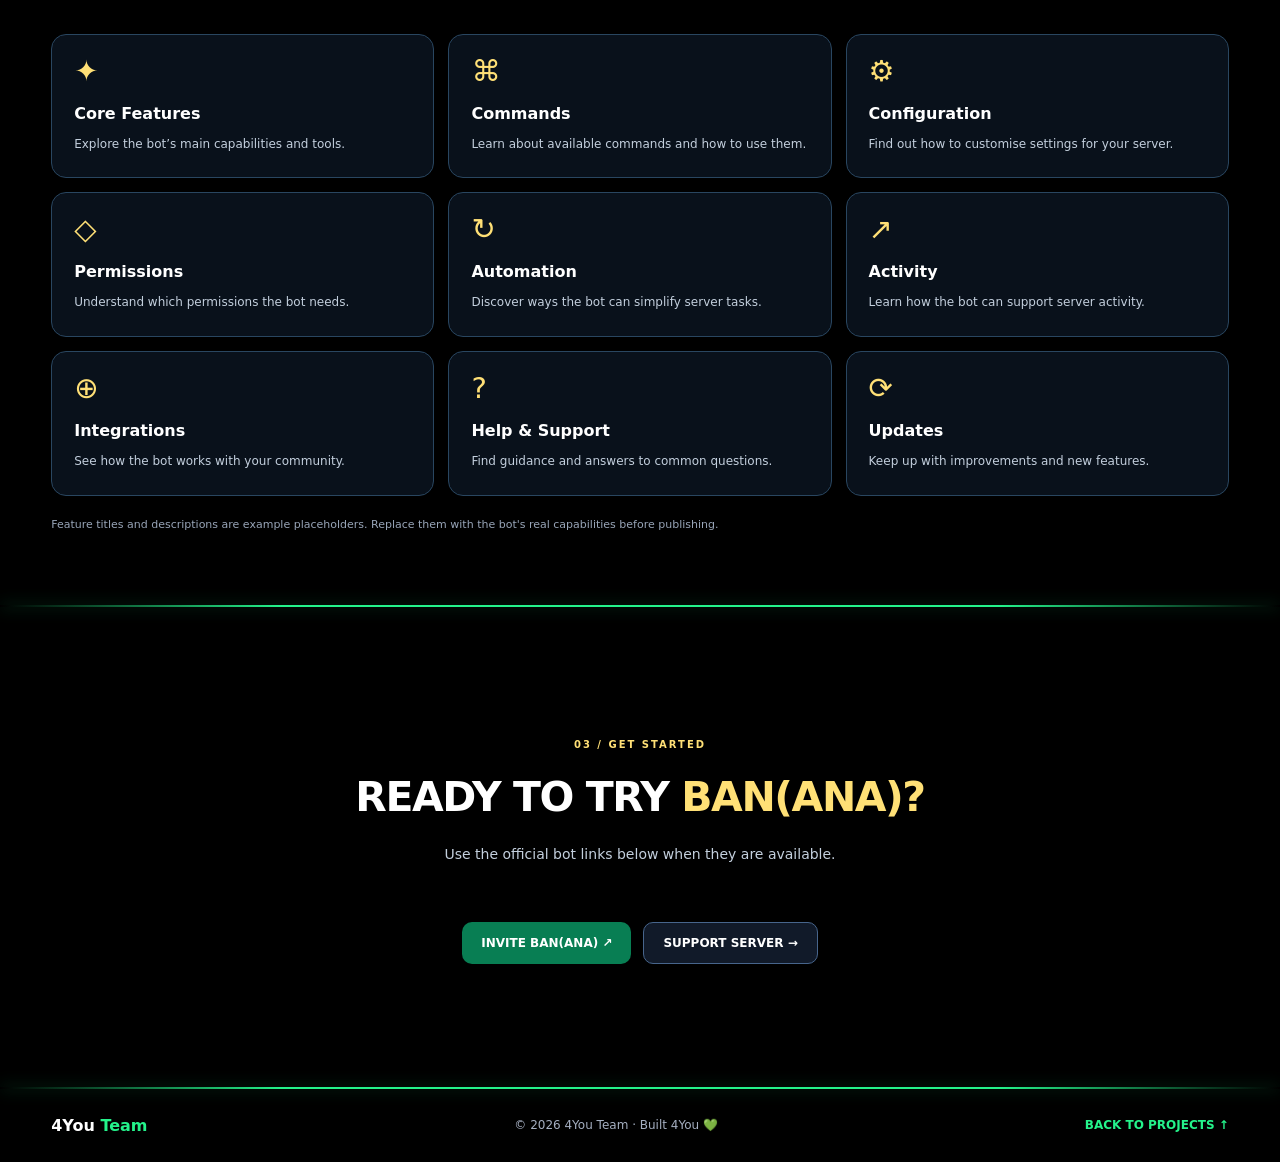
==== commit ab2ef1b2: "Update 1000M" ====
--- a/projects/banana.html
+++ b/projects/banana.html
@@ -51,6 +51,23 @@
 .detail-art{display:flex;align-items:center;justify-content:center}
 @media(max-width:620px){.hero-logo-column .logo-hero{width:clamp(190px,58vw,280px);height:clamp(190px,58vw,280px)}.detail-art .detail-badge{width:clamp(185px,55vw,255px);height:clamp(185px,55vw,255px)}}
 .coming-soon{display:inline-flex;align-items:center;justify-content:center;border:1px solid #d4a0ff;color:#fff;background:#5b2a80;border-radius:10px;padding:14px 24px;font-weight:900;font-size:13px;letter-spacing:.08em}
+
+/* Bot hero artwork matches the homepage IV artwork exactly. */
+.detail-hero-grid { grid-template-columns: minmax(0,1fr) minmax(0,1fr); gap:36px; }
+.detail-art { display:flex; align-items:center; justify-content:center; align-self:stretch; padding:clamp(10px,3vh,42px) 0; }
+.detail-art .detail-badge {
+  width:clamp(220px,30vw,390px); height:clamp(220px,30vw,390px);
+  border-radius:clamp(28px,4vw,52px);
+  transform:none !important; rotate:none !important; translate:none !important;
+  border:0; box-shadow:0 0 70px #00f58b55,0 0 120px #00f58b22;
+}
+.detail-art .detail-badge img {width:100%;height:100%;object-fit:contain;}
+@media(max-width:700px){.detail-hero-grid{grid-template-columns:1fr}}
+@media(max-width:620px){
+  .detail-art{justify-content:center;padding:25px 0 0}
+  .detail-art .detail-badge{width:clamp(190px,58vw,280px);height:clamp(190px,58vw,280px)}
+}
+
 </style><script defer src="../config.js"></script><script defer src="../app.js"></script></head>
 <body class="project-page" data-asset-prefix="../" style="--detail-accent:#ffe076;--detail-bloom:#a17c12;--detail-deep:#261d08">
 <header class="topbar"><a class="brand" href="../index.html#home"><span class="logo-frame logo-small"><img data-logo src="../assets/4you-logo.png" alt="4You Team logo"></span><span class="brand-words"><strong>4You <em>Team</em></strong><small>DISCORD DEVELOPMENT</small></span></a><nav aria-label="Project navigation"><a href="../index.html#projects">← Projects</a><a href="#overview">Overview</a><a href="#features">Features</a><a href="#get-started">Get Started</a></nav></header>
--- a/style.css
+++ b/style.css
@@ -90,3 +90,54 @@
 .detail-hero-grid .detail-art .detail-badge { width:clamp(220px,30vw,390px); height:clamp(220px,30vw,390px); border-radius:clamp(28px,4vw,52px); transform:none!important; rotate:none!important; translate:none!important; border:0; box-shadow:0 0 70px #00f58b55,0 0 120px #00f58b22; }
 .detail-hero-grid .detail-art .detail-badge img {width:100%;height:100%;object-fit:contain;}
 @media(max-width:620px){.detail-hero-grid .detail-art .detail-badge{width:clamp(190px,58vw,280px);height:clamp(190px,58vw,280px)}}
+
+
+/* Bot hero artwork matches the homepage IV artwork exactly. */
+.detail-hero-grid { grid-template-columns: minmax(0,1fr) minmax(0,1fr); gap:36px; }
+.detail-art { display:flex; align-items:center; justify-content:center; align-self:stretch; padding:clamp(10px,3vh,42px) 0; }
+.detail-art .detail-badge {
+  width:clamp(220px,30vw,390px); height:clamp(220px,30vw,390px);
+  border-radius:clamp(28px,4vw,52px);
+  transform:none !important; rotate:none !important; translate:none !important;
+  border:0; box-shadow:0 0 70px #00f58b55,0 0 120px #00f58b22;
+}
+.detail-art .detail-badge img {width:100%;height:100%;object-fit:contain;}
+@media(max-width:700px){.detail-hero-grid{grid-template-columns:1fr}}
+@media(max-width:620px){
+  .detail-art{justify-content:center;padding:25px 0 0}
+  .detail-art .detail-badge{width:clamp(190px,58vw,280px);height:clamp(190px,58vw,280px)}
+}
+
+/* Homepage and bot hero images share identical dimensions and edge spacing. */
+:root { --hero-image-size: clamp(220px, 30vw, 390px); }
+.hero-grid, .detail-hero-grid {
+  grid-template-columns: minmax(0, 1fr) minmax(0, 1fr);
+  gap: 36px;
+  align-items: center;
+}
+.hero-logo-column, .detail-hero-grid .detail-art {
+  display: flex;
+  align-items: center;
+  justify-content: flex-end;
+  padding: clamp(10px, 3vh, 42px) 0;
+  min-width: 0;
+}
+.hero-logo-column .logo-hero, .detail-hero-grid .detail-art .detail-badge {
+  width: min(100%, var(--hero-image-size));
+  height: auto;
+  aspect-ratio: 1 / 1;
+  flex: 0 1 var(--hero-image-size);
+  border-radius: clamp(28px, 4vw, 52px);
+  transform: none !important;
+  rotate: none !important;
+  translate: none !important;
+}
+.detail-hero-grid .detail-art .detail-badge img { width:100%;height:100%;object-fit:contain; }
+@media (max-width:700px) {
+  :root { --hero-image-size: clamp(190px, 58vw, 280px); }
+  .hero-grid, .detail-hero-grid { grid-template-columns: minmax(0,1fr); }
+  .hero-logo-column, .detail-hero-grid .detail-art {
+    justify-content: center;
+    padding: 25px 0 0;
+  }
+}
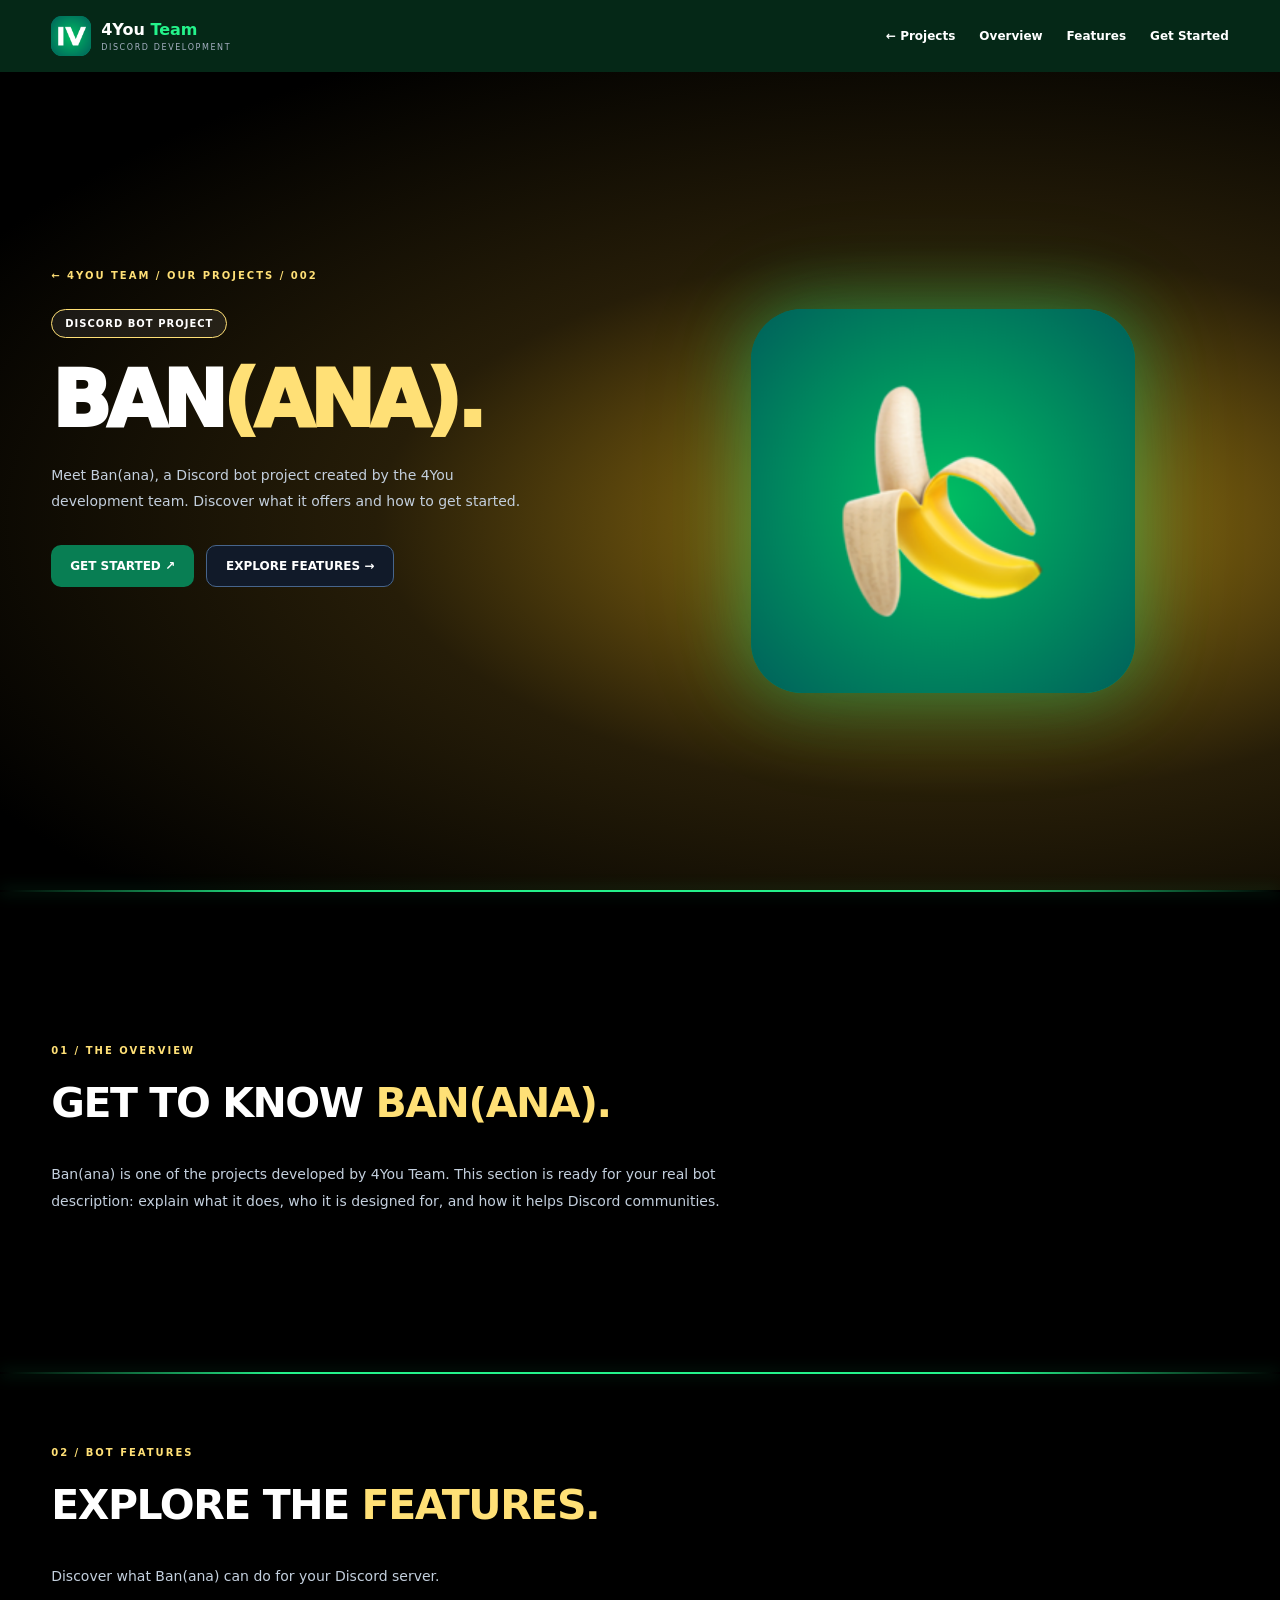
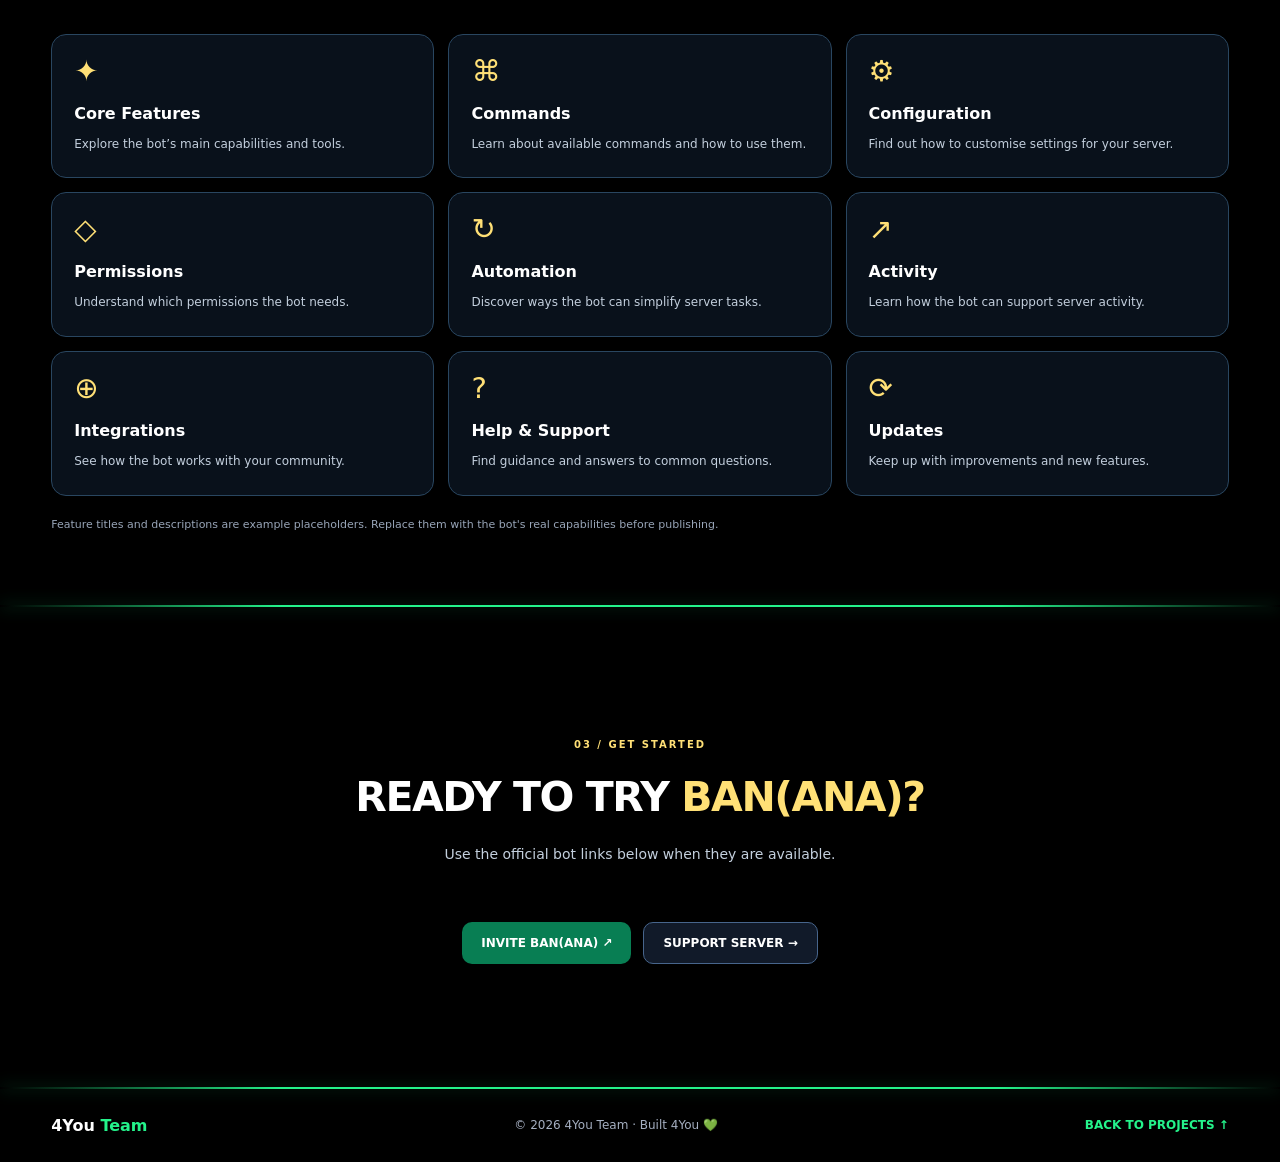
==== commit 52665b55: "IM DONE NOW" ====
--- a/projects/banana.html
+++ b/projects/banana.html
@@ -68,6 +68,34 @@
   .detail-art .detail-badge{width:clamp(190px,58vw,280px);height:clamp(190px,58vw,280px)}
 }
 
+
+/* Unified perfectly centered hero artwork — homepage and every bot page */
+:root { --unified-hero-logo-size: clamp(220px, 30vw, 390px); }
+.hero-grid, .detail-hero-grid {
+  grid-template-columns: minmax(0,1fr) minmax(0,1fr);
+  gap: 36px;
+  align-items: stretch;
+}
+.hero-logo-column, .detail-hero-grid .detail-art {
+  display:flex; align-items:center; justify-content:center;
+  align-self:stretch; justify-self:stretch;
+  padding:0; min-width:0;
+}
+.hero-logo-column .logo-hero, .detail-hero-grid .detail-art .detail-badge {
+  box-sizing:border-box;
+  width:min(100%, var(--unified-hero-logo-size));
+  height:auto; aspect-ratio:1/1;
+  flex:0 1 var(--unified-hero-logo-size);
+  border-radius:clamp(28px,4vw,52px);
+  transform:none !important; rotate:none !important; translate:none !important;
+}
+.detail-hero-grid .detail-art .detail-badge img {width:100%;height:100%;object-fit:contain;}
+@media(max-width:700px){
+  :root {--unified-hero-logo-size:clamp(190px,58vw,280px)}
+  .hero-grid,.detail-hero-grid{grid-template-columns:minmax(0,1fr)}
+  .hero-logo-column,.detail-hero-grid .detail-art{justify-content:center; padding:28px 0 0;}
+}
+
 </style><script defer src="../config.js"></script><script defer src="../app.js"></script></head>
 <body class="project-page" data-asset-prefix="../" style="--detail-accent:#ffe076;--detail-bloom:#a17c12;--detail-deep:#261d08">
 <header class="topbar"><a class="brand" href="../index.html#home"><span class="logo-frame logo-small"><img data-logo src="../assets/4you-logo.png" alt="4You Team logo"></span><span class="brand-words"><strong>4You <em>Team</em></strong><small>DISCORD DEVELOPMENT</small></span></a><nav aria-label="Project navigation"><a href="../index.html#projects">← Projects</a><a href="#overview">Overview</a><a href="#features">Features</a><a href="#get-started">Get Started</a></nav></header>
--- a/style.css
+++ b/style.css
@@ -141,3 +141,30 @@
     padding: 25px 0 0;
   }
 }
+
+/* Unified perfectly centered hero artwork — homepage and every bot page */
+:root { --unified-hero-logo-size: clamp(220px, 30vw, 390px); }
+.hero-grid, .detail-hero-grid {
+  grid-template-columns: minmax(0,1fr) minmax(0,1fr);
+  gap: 36px;
+  align-items: stretch;
+}
+.hero-logo-column, .detail-hero-grid .detail-art {
+  display:flex; align-items:center; justify-content:center;
+  align-self:stretch; justify-self:stretch;
+  padding:0; min-width:0;
+}
+.hero-logo-column .logo-hero, .detail-hero-grid .detail-art .detail-badge {
+  box-sizing:border-box;
+  width:min(100%, var(--unified-hero-logo-size));
+  height:auto; aspect-ratio:1/1;
+  flex:0 1 var(--unified-hero-logo-size);
+  border-radius:clamp(28px,4vw,52px);
+  transform:none !important; rotate:none !important; translate:none !important;
+}
+.detail-hero-grid .detail-art .detail-badge img {width:100%;height:100%;object-fit:contain;}
+@media(max-width:700px){
+  :root {--unified-hero-logo-size:clamp(190px,58vw,280px)}
+  .hero-grid,.detail-hero-grid{grid-template-columns:minmax(0,1fr)}
+  .hero-logo-column,.detail-hero-grid .detail-art{justify-content:center; padding:28px 0 0;}
+}
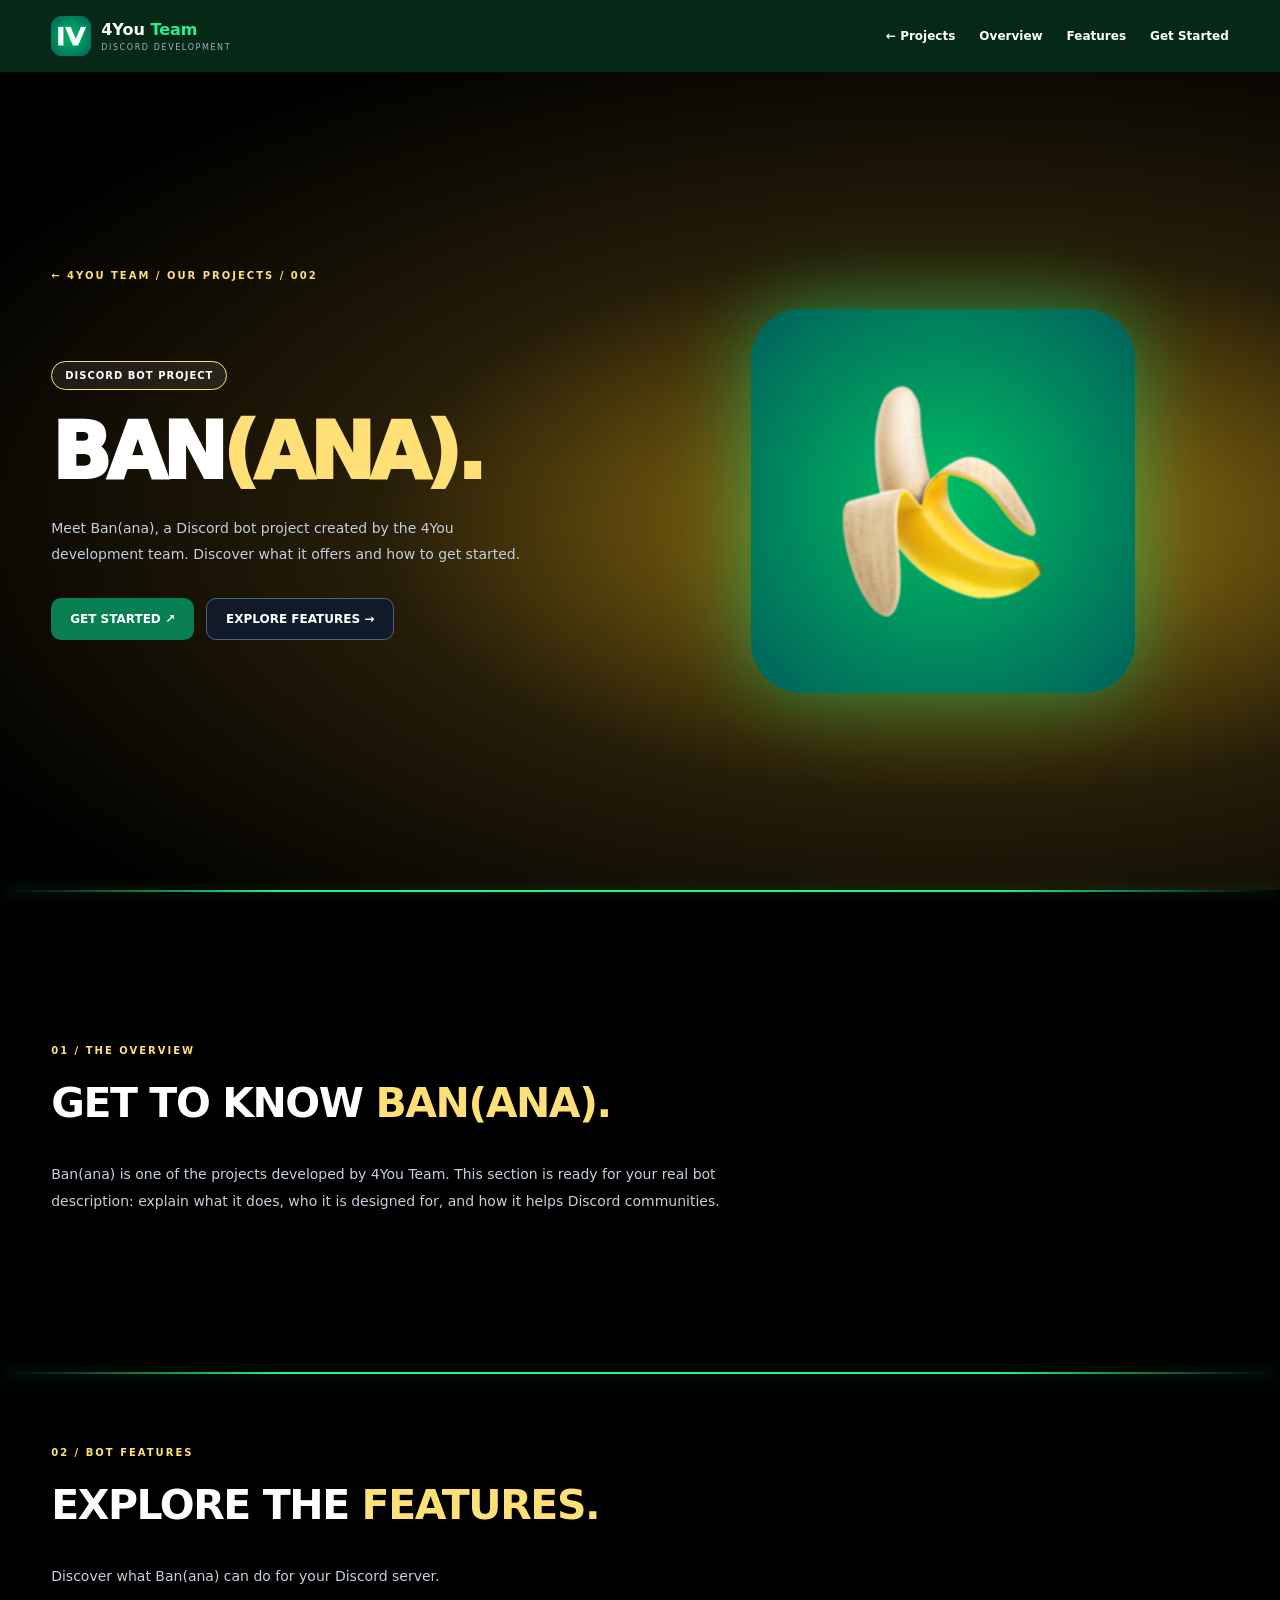
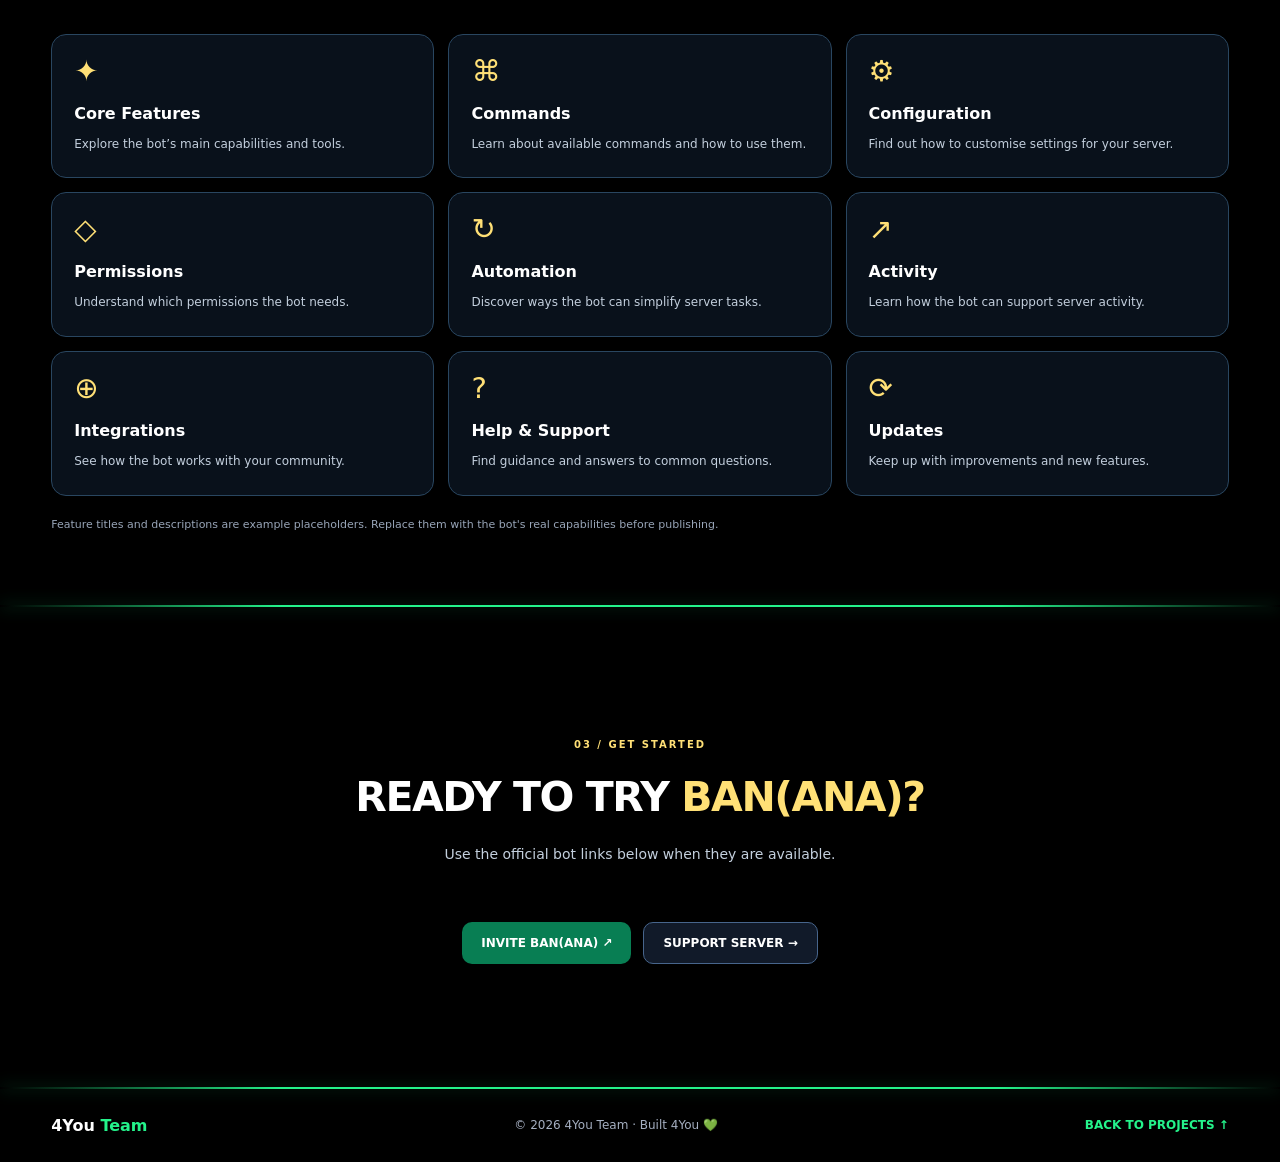
==== commit 27fb591d: "UGH" ====
--- a/projects/banana.html
+++ b/projects/banana.html
@@ -96,6 +96,42 @@
   .hero-logo-column,.detail-hero-grid .detail-art{justify-content:center; padding:28px 0 0;}
 }
 
+
+/* FINAL: identical artwork dimensions, horizontally centered in the space
+   between the text and the right page edge, vertically centered beside text. */
+:root { --hero-logo-final-size: clamp(220px, 30vw, 390px); }
+.hero-grid, .detail-hero-grid {
+  display:grid;
+  grid-template-columns: minmax(0,1fr) minmax(0,1fr);
+  column-gap:36px;
+  align-items:center;
+}
+.hero-logo-column, .detail-hero-grid .detail-art {
+  display:flex;
+  justify-content:center;
+  align-items:center;
+  align-self:stretch;
+  justify-self:stretch;
+  padding:0;
+  min-width:0;
+}
+.hero-logo-column .logo-hero, .detail-hero-grid .detail-art .detail-badge {
+  width:min(100%,var(--hero-logo-final-size));
+  height:auto;
+  aspect-ratio:1;
+  flex:0 1 var(--hero-logo-final-size);
+  transform:none !important;
+  rotate:none !important;
+  translate:none !important;
+  border-radius:clamp(28px,4vw,52px);
+}
+.detail-hero-grid .detail-art .detail-badge img {width:100%;height:100%;object-fit:contain;}
+@media(max-width:700px){
+  :root{--hero-logo-final-size:clamp(190px,58vw,280px)}
+  .hero-grid,.detail-hero-grid{grid-template-columns:minmax(0,1fr)}
+  .hero-logo-column,.detail-hero-grid .detail-art{padding:28px 0 0;justify-content:center}
+}
+
 </style><script defer src="../config.js"></script><script defer src="../app.js"></script></head>
 <body class="project-page" data-asset-prefix="../" style="--detail-accent:#ffe076;--detail-bloom:#a17c12;--detail-deep:#261d08">
 <header class="topbar"><a class="brand" href="../index.html#home"><span class="logo-frame logo-small"><img data-logo src="../assets/4you-logo.png" alt="4You Team logo"></span><span class="brand-words"><strong>4You <em>Team</em></strong><small>DISCORD DEVELOPMENT</small></span></a><nav aria-label="Project navigation"><a href="../index.html#projects">← Projects</a><a href="#overview">Overview</a><a href="#features">Features</a><a href="#get-started">Get Started</a></nav></header>
--- a/style.css
+++ b/style.css
@@ -168,3 +168,38 @@
   .hero-grid,.detail-hero-grid{grid-template-columns:minmax(0,1fr)}
   .hero-logo-column,.detail-hero-grid .detail-art{justify-content:center; padding:28px 0 0;}
 }
+
+/* FINAL: identical artwork dimensions, horizontally centered in the space
+   between the text and the right page edge, vertically centered beside text. */
+:root { --hero-logo-final-size: clamp(220px, 30vw, 390px); }
+.hero-grid, .detail-hero-grid {
+  display:grid;
+  grid-template-columns: minmax(0,1fr) minmax(0,1fr);
+  column-gap:36px;
+  align-items:center;
+}
+.hero-logo-column, .detail-hero-grid .detail-art {
+  display:flex;
+  justify-content:center;
+  align-items:center;
+  align-self:stretch;
+  justify-self:stretch;
+  padding:0;
+  min-width:0;
+}
+.hero-logo-column .logo-hero, .detail-hero-grid .detail-art .detail-badge {
+  width:min(100%,var(--hero-logo-final-size));
+  height:auto;
+  aspect-ratio:1;
+  flex:0 1 var(--hero-logo-final-size);
+  transform:none !important;
+  rotate:none !important;
+  translate:none !important;
+  border-radius:clamp(28px,4vw,52px);
+}
+.detail-hero-grid .detail-art .detail-badge img {width:100%;height:100%;object-fit:contain;}
+@media(max-width:700px){
+  :root{--hero-logo-final-size:clamp(190px,58vw,280px)}
+  .hero-grid,.detail-hero-grid{grid-template-columns:minmax(0,1fr)}
+  .hero-logo-column,.detail-hero-grid .detail-art{padding:28px 0 0;justify-content:center}
+}
